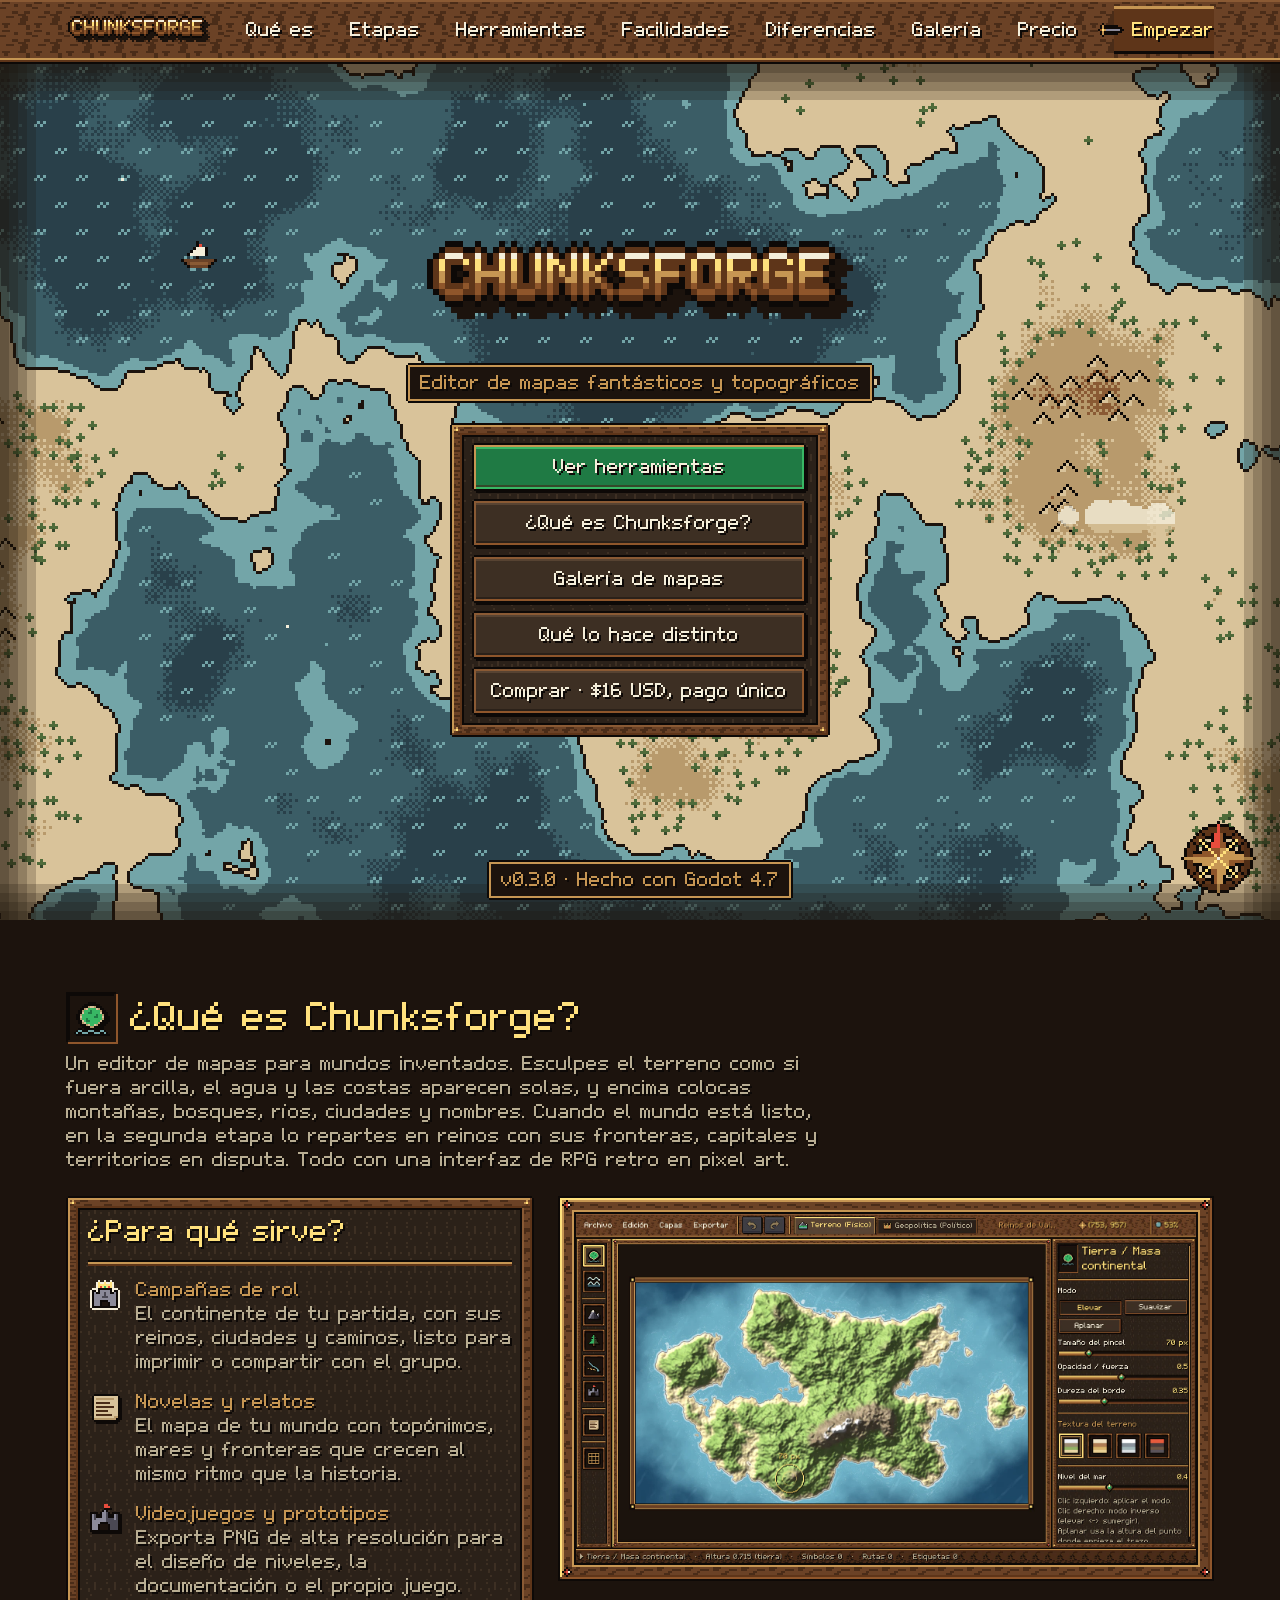
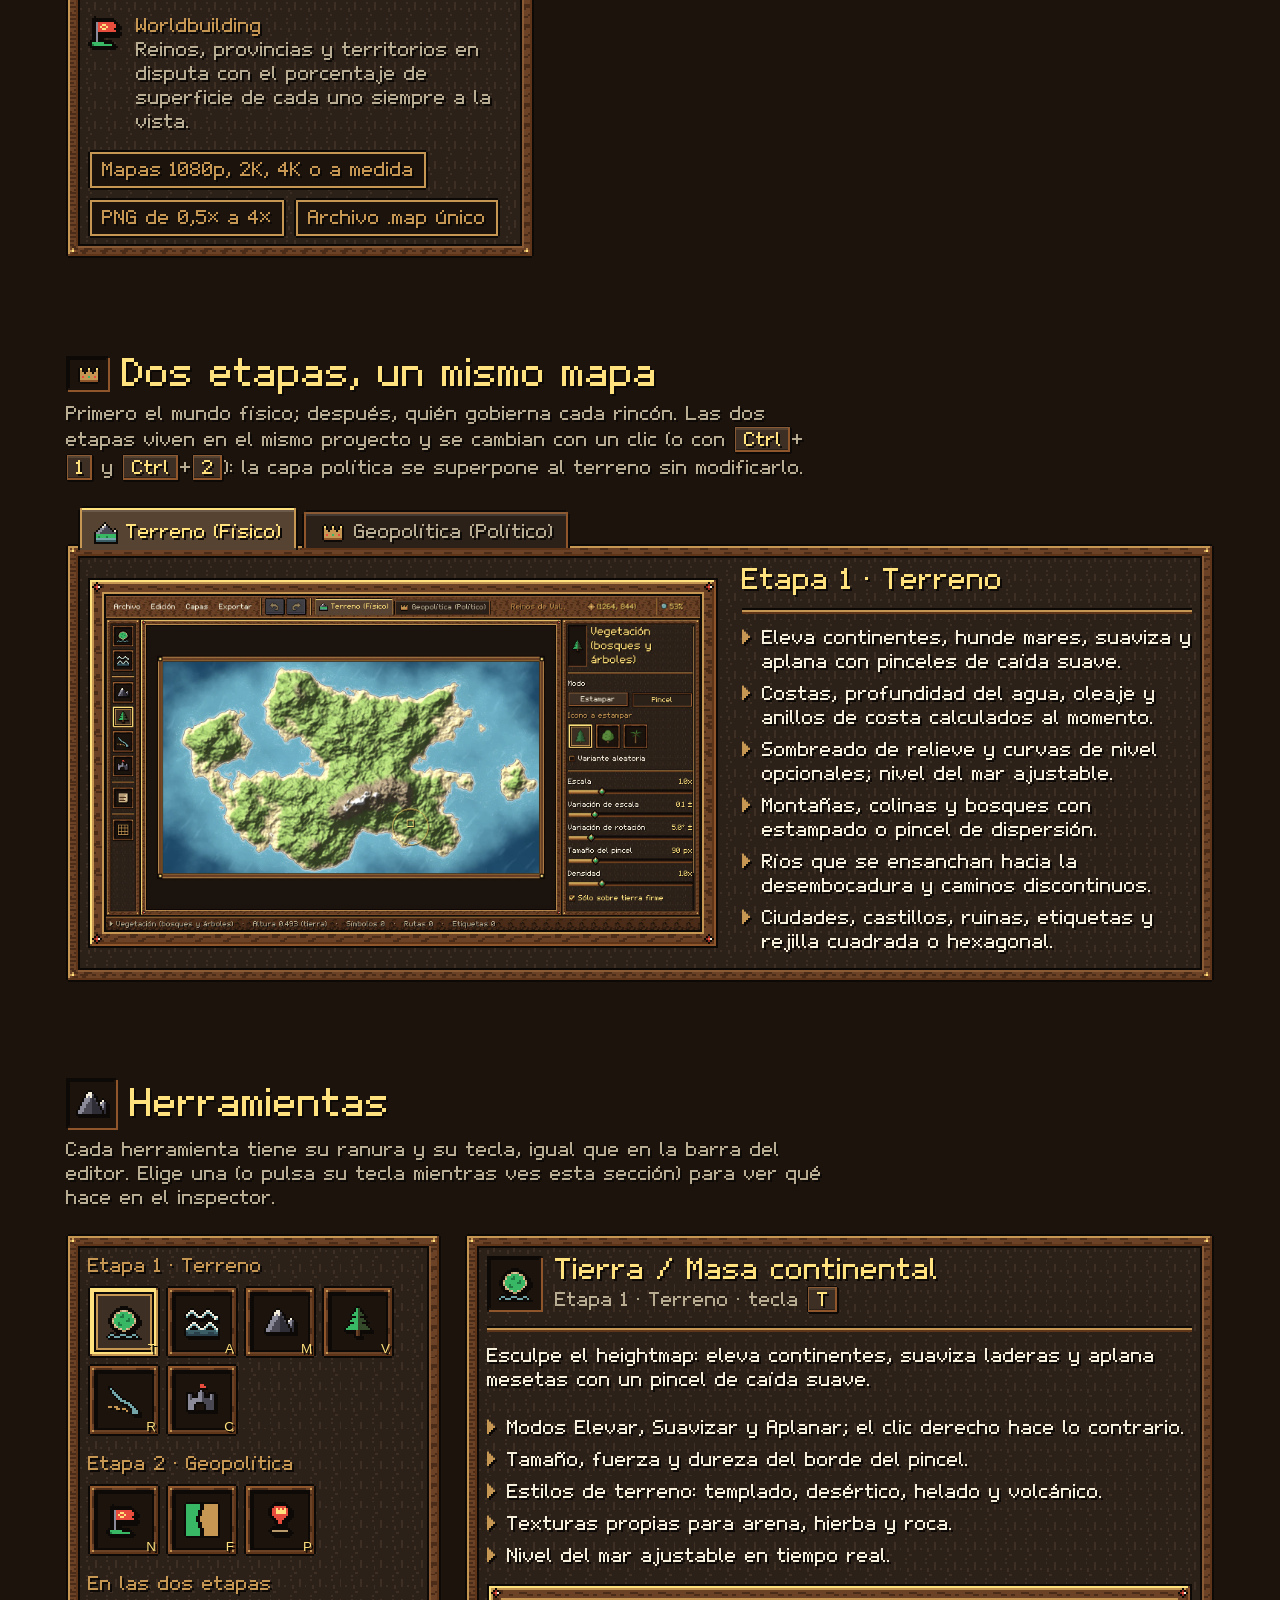
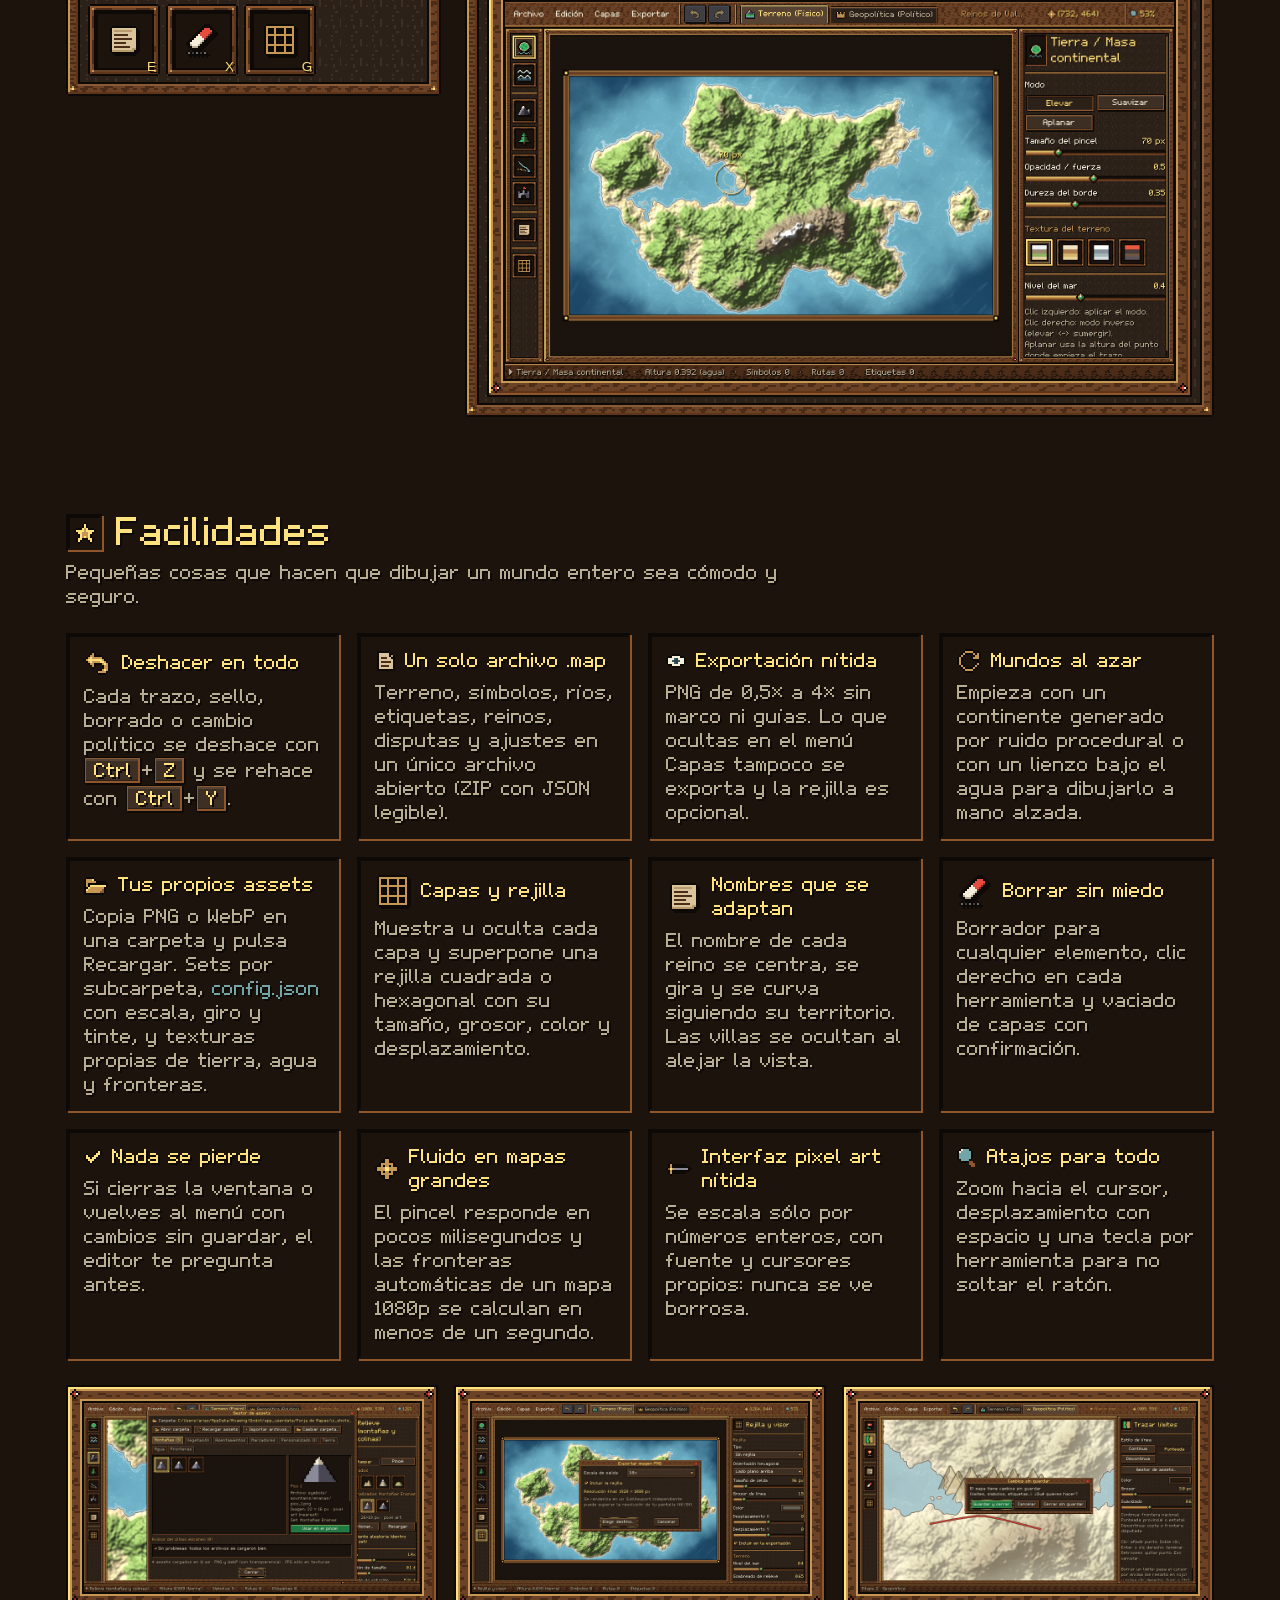
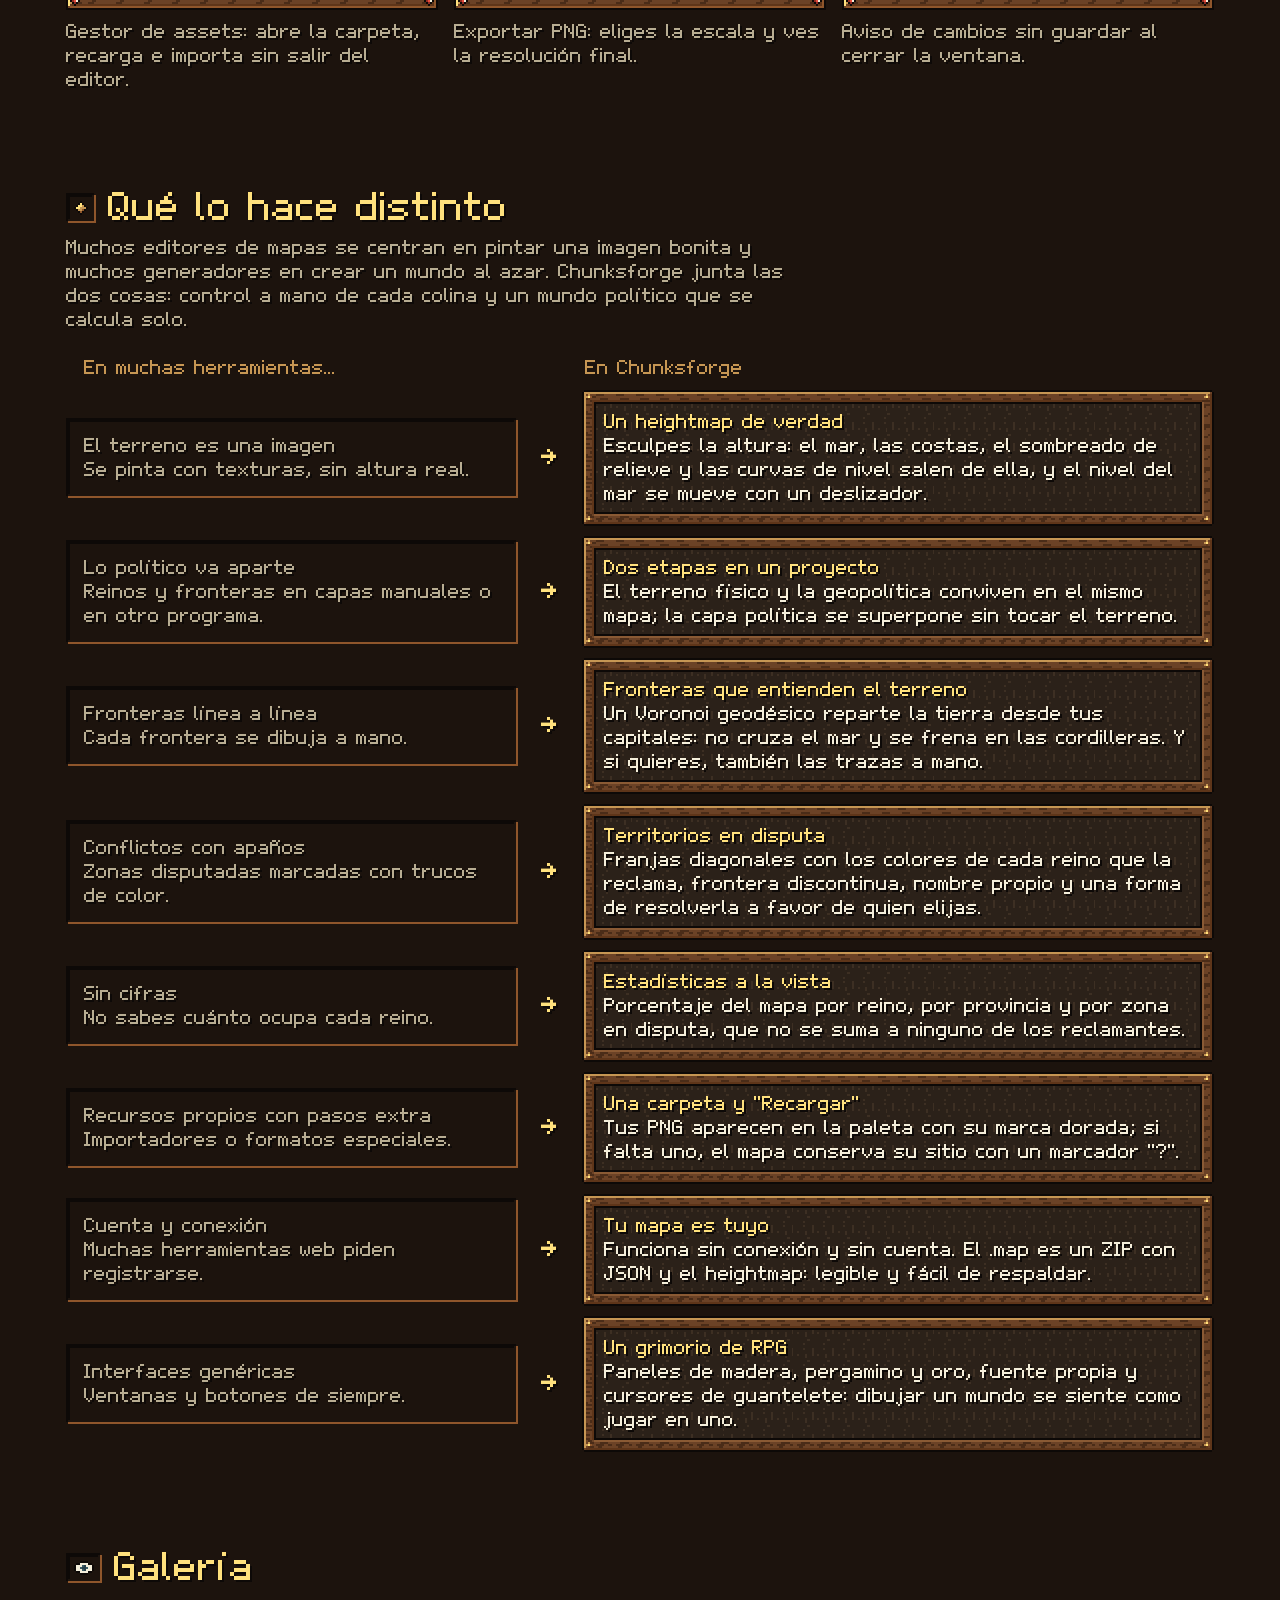
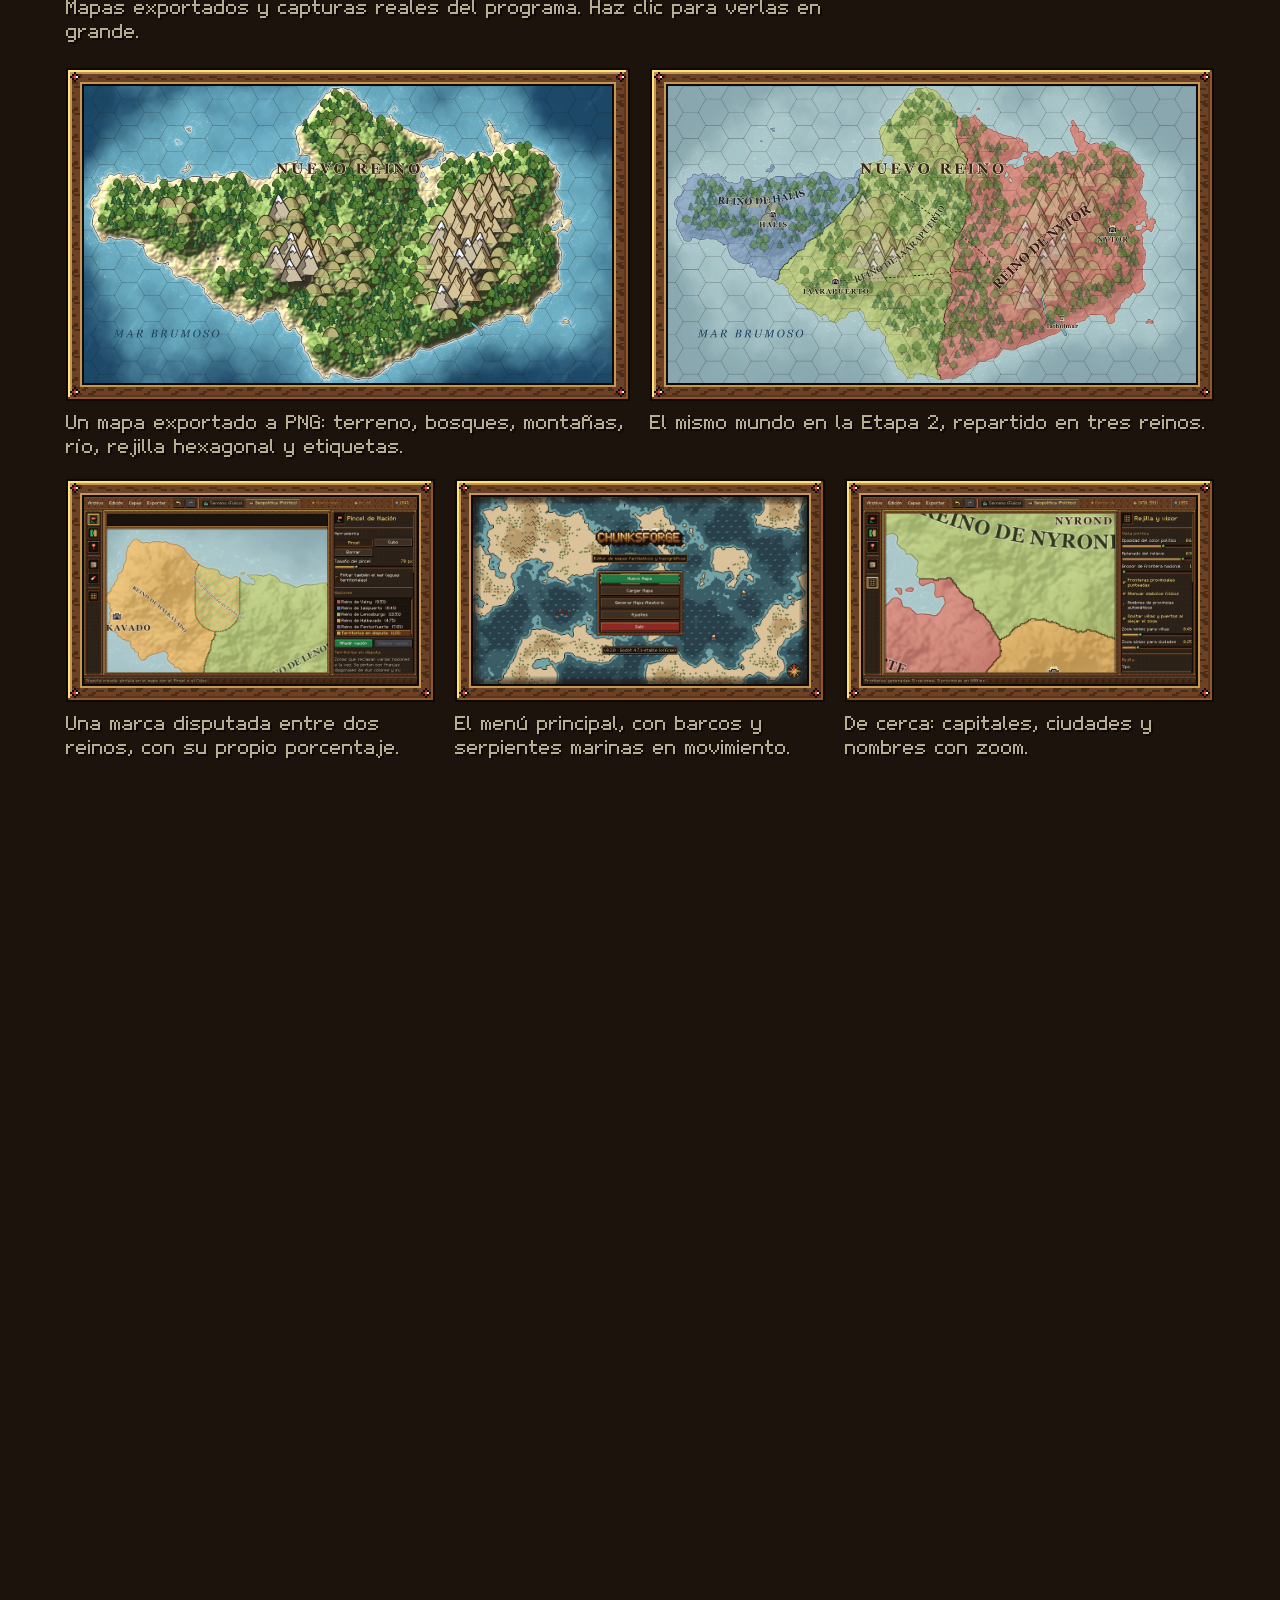
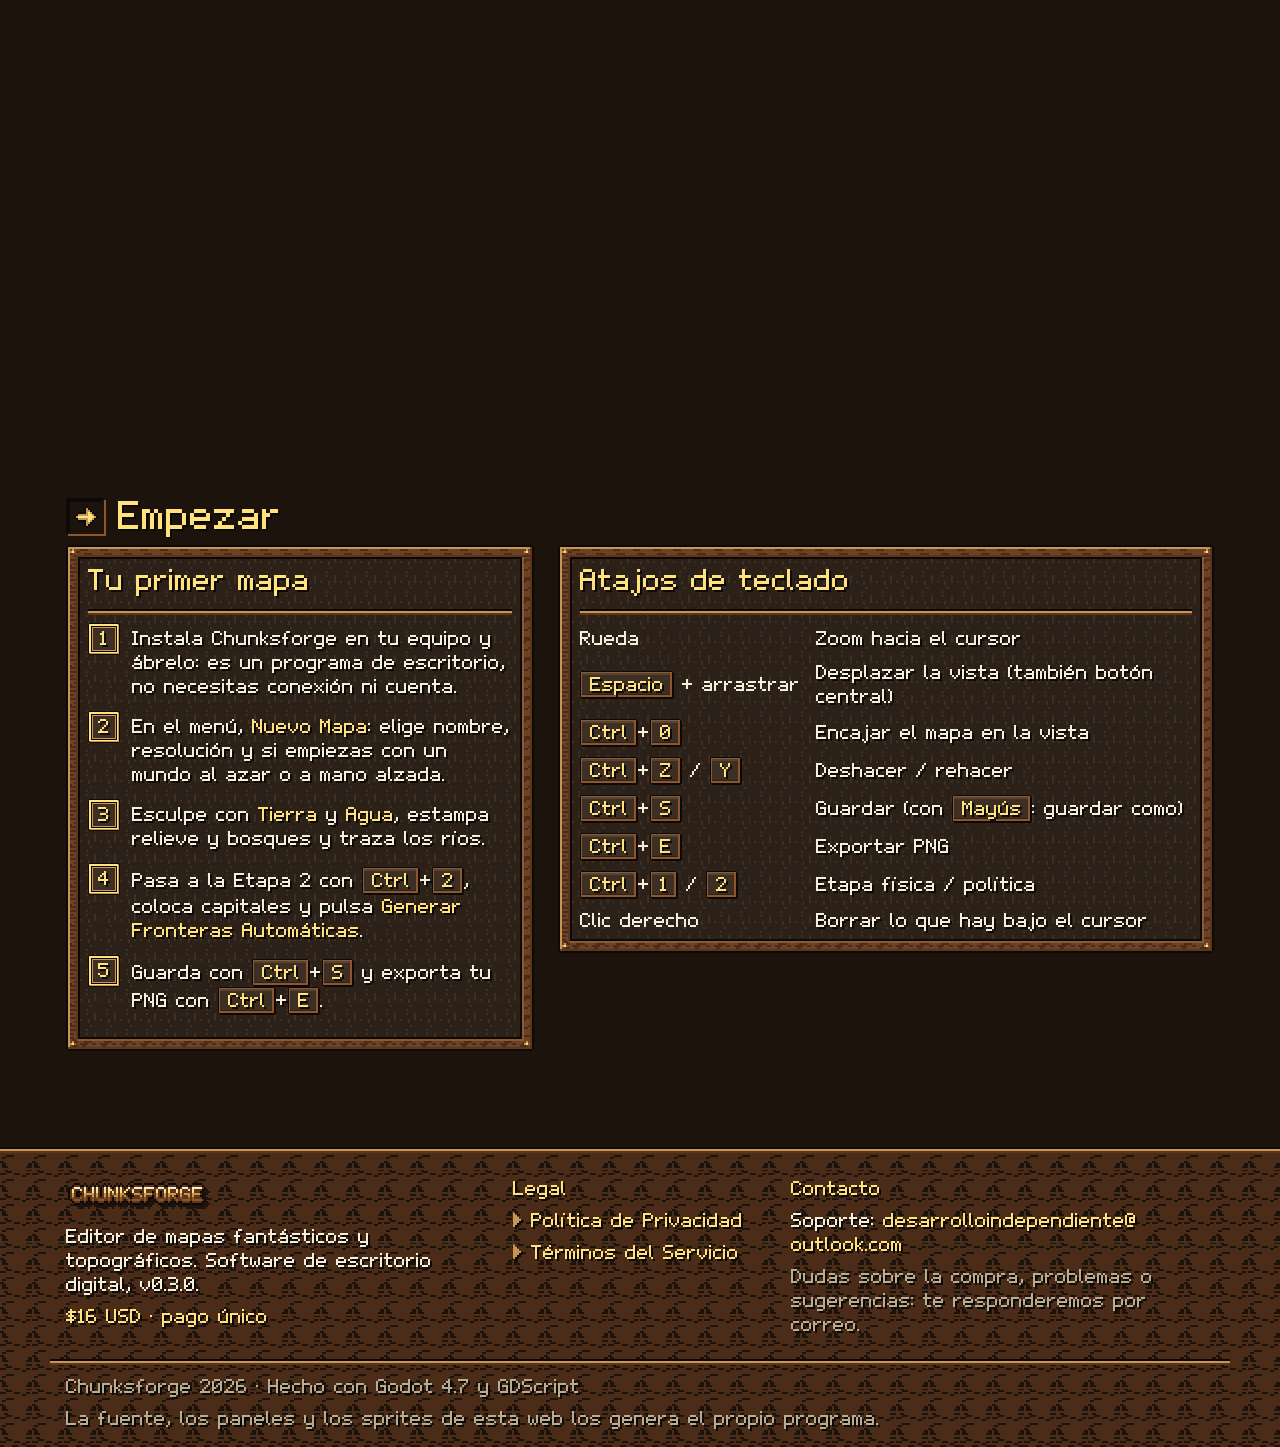
==== index.html @ 55c339ef "first commit" ====
<!doctype html>
<html lang="es">
<head>
	<meta charset="utf-8">
	<meta name="viewport" content="width=device-width, initial-scale=1">
	<title>Chunksforge · Editor de mapas fantásticos y topográficos</title>
	<meta name="description" content="Chunksforge es un editor de mapas fantásticos por capas: esculpe el terreno, pinta mares y bosques, traza ríos y crea reinos con fronteras automáticas y territorios en disputa. Interfaz retro pixel art.">
	<meta name="theme-color" content="#1c130d">
	<link rel="icon" type="image/png" href="assets/ui/tool_relief.png">
	<link rel="stylesheet" href="css/estilos.css">
	<link rel="stylesheet" href="css/generado.css">
	<script>document.documentElement.classList.add("js");</script>
</head>
<body>

<header class="barra-superior">
	<div class="contenido">
		<a class="logo" href="#inicio" aria-label="Chunksforge, volver al inicio">
			<img src="assets/arte/titulo-peq.png" width="146" height="40" alt="">
		</a>
		<nav class="menu" aria-label="Secciones">
			<a href="#que-es">Qué es</a>
			<a href="#etapas">Etapas</a>
			<a href="#herramientas">Herramientas</a>
			<a href="#facilidades">Facilidades</a>
			<a href="#diferencias">Diferencias</a>
			<a href="#galeria">Galería</a>
			<a href="#precio">Precio</a>
			<a href="#empezar">Empezar</a>
		</nav>
	</div>
</header>

<main>

<!-- Portada: igual que el menú principal de la aplicación -->
<section id="inicio" class="portada" aria-labelledby="titulo-principal">
	<canvas id="fondo-mapa" aria-hidden="true"></canvas>
	<div class="columna">
		<h1 id="titulo-principal" class="titulo">
			<img src="assets/arte/titulo.png" width="438" height="120" alt="Chunksforge">
		</h1>
		<span class="placa">Editor de mapas fantásticos y topográficos</span>
		<div class="panel-madera menu-principal">
			<a class="boton boton-confirmar" href="#herramientas">Ver herramientas</a>
			<a class="boton" href="#que-es">¿Qué es Chunksforge?</a>
			<a class="boton" href="#galeria">Galería de mapas</a>
			<a class="boton" href="#diferencias">Qué lo hace distinto</a>
			<a class="boton" href="#precio">Comprar · $16 USD, pago único</a>
		</div>
	</div>
	<span class="placa version">v0.3.0 · Hecho con Godot 4.7</span>
</section>

<!-- Qué es y para qué sirve -->
<section id="que-es" class="seccion">
	<div class="cabecera-seccion revelar">
		<img class="icono" src="assets/ui/tool_land.png" width="36" height="36" alt="">
		<h2>¿Qué es Chunksforge?</h2>
	</div>
	<p class="entradilla revelar">
		Un editor de mapas para mundos inventados. Esculpes el terreno como si fuera arcilla, el agua y las costas aparecen solas,
		y encima colocas montañas, bosques, ríos, ciudades y nombres. Cuando el mundo está listo, en la segunda etapa lo repartes
		en reinos con sus fronteras, capitales y territorios en disputa. Todo con una interfaz de RPG retro en pixel art.
	</p>
	<div class="dos-columnas">
		<div class="panel-madera revelar">
			<h3>¿Para qué sirve?</h3>
			<div class="separador"></div>
			<ul class="lista-iconos">
				<li>
					<img src="assets/ui/marker_capital.png" width="36" height="36" alt="">
					<div>
						<h4>Campañas de rol</h4>
						<p>El continente de tu partida, con sus reinos, ciudades y caminos, listo para imprimir o compartir con el grupo.</p>
					</div>
				</li>
				<li>
					<img src="assets/ui/tool_label.png" width="36" height="36" alt="">
					<div>
						<h4>Novelas y relatos</h4>
						<p>El mapa de tu mundo con topónimos, mares y fronteras que crecen al mismo ritmo que la historia.</p>
					</div>
				</li>
				<li>
					<img src="assets/ui/tool_settlement.png" width="36" height="36" alt="">
					<div>
						<h4>Videojuegos y prototipos</h4>
						<p>Exporta PNG de alta resolución para el diseño de niveles, la documentación o el propio juego.</p>
					</div>
				</li>
				<li>
					<img src="assets/ui/tool_nation.png" width="36" height="36" alt="">
					<div>
						<h4>Worldbuilding</h4>
						<p>Reinos, provincias y territorios en disputa con el porcentaje de superficie de cada uno siempre a la vista.</p>
					</div>
				</li>
			</ul>
			<div class="datos">
				<span class="placa">Mapas 1080p, 2K, 4K o a medida</span>
				<span class="placa">PNG de 0,5× a 4×</span>
				<span class="placa">Archivo .map único</span>
			</div>
		</div>
		<figure class="marco-mapa revelar" style="margin:0">
			<img class="captura" src="assets/capturas/editor.webp" width="1600" height="900" alt="El editor de Chunksforge: barra de herramientas a la izquierda, el mapa enmarcado en el centro e inspector a la derecha" loading="lazy">
		</figure>
	</div>
</section>

<!-- Las dos etapas -->
<section id="etapas" class="seccion">
	<div class="cabecera-seccion revelar">
		<img class="icono" src="assets/ui/icon_stage_political.png" width="28" height="20" alt="">
		<h2>Dos etapas, un mismo mapa</h2>
	</div>
	<p class="entradilla revelar">
		Primero el mundo físico; después, quién gobierna cada rincón. Las dos etapas viven en el mismo proyecto
		y se cambian con un clic (o con <kbd>Ctrl</kbd>+<kbd>1</kbd> y <kbd>Ctrl</kbd>+<kbd>2</kbd>): la capa política se superpone al terreno sin modificarlo.
	</p>
	<div class="pestanas revelar" role="tablist" aria-label="Etapas del mapa">
		<button class="pestana" role="tab" id="pestana-fisica" aria-controls="etapa-fisica" aria-selected="true">
			<img src="assets/ui/icon_stage_physical.png" width="24" height="24" alt="">Terreno (Físico)
		</button>
		<button class="pestana" role="tab" id="pestana-politica" aria-controls="etapa-politica" aria-selected="false" tabindex="-1">
			<img src="assets/ui/icon_stage_political.png" width="28" height="20" alt="">Geopolítica (Político)
		</button>
	</div>
	<div class="panel-madera revelar">
		<div class="panel-etapa" id="etapa-fisica" role="tabpanel" aria-labelledby="pestana-fisica">
			<figure class="marco-mapa" style="margin:0">
				<img class="captura" src="assets/capturas/vegetacion.webp" width="1600" height="900" alt="Etapa 1: un continente con montañas y bosques estampados sobre el terreno" loading="lazy">
			</figure>
			<div>
				<h3>Etapa 1 · Terreno</h3>
				<div class="separador"></div>
				<ul class="vinetas">
					<li>Eleva continentes, hunde mares, suaviza y aplana con pinceles de caída suave.</li>
					<li>Costas, profundidad del agua, oleaje y anillos de costa calculados al momento.</li>
					<li>Sombreado de relieve y curvas de nivel opcionales; nivel del mar ajustable.</li>
					<li>Montañas, colinas y bosques con estampado o pincel de dispersión.</li>
					<li>Ríos que se ensanchan hacia la desembocadura y caminos discontinuos.</li>
					<li>Ciudades, castillos, ruinas, etiquetas y rejilla cuadrada o hexagonal.</li>
				</ul>
			</div>
		</div>
		<div class="panel-etapa" id="etapa-politica" role="tabpanel" aria-labelledby="pestana-politica" hidden>
			<figure class="marco-mapa" style="margin:0">
				<img class="captura" src="assets/capturas/reinos.webp" width="1600" height="900" alt="Etapa 2: el mismo mapa repartido en reinos de colores con sus fronteras y nombres" loading="lazy">
			</figure>
			<div>
				<h3>Etapa 2 · Geopolítica</h3>
				<div class="separador"></div>
				<ul class="vinetas">
					<li>El terreno se aplana a un atlas de pergamino y aparece el color de cada reino.</li>
					<li>Pincel y cubo de nación; las aguas territoriales son opcionales.</li>
					<li>Fronteras automáticas a partir de tus capitales, que siguen costas y cordilleras.</li>
					<li>Capitales, ciudades, villas y puertos con su etiqueta enlazada.</li>
					<li>Límites trazados a mano: continuos, punteados o discontinuos.</li>
					<li>Territorios en disputa con franjas de los colores de quienes los reclaman.</li>
				</ul>
			</div>
		</div>
	</div>
</section>

<!-- Herramientas: inventario e inspector -->
<section id="herramientas" class="seccion">
	<div class="cabecera-seccion revelar">
		<img class="icono" src="assets/ui/tool_relief.png" width="36" height="36" alt="">
		<h2>Herramientas</h2>
	</div>
	<p class="entradilla revelar">
		Cada herramienta tiene su ranura y su tecla, igual que en la barra del editor. Elige una
		(o pulsa su tecla mientras ves esta sección) para ver qué hace en el inspector.
	</p>
	<div class="taller">
		<div class="panel-madera revelar" id="inventario">
			<div class="grupo-inventario">
				<h4>Etapa 1 · Terreno</h4>
				<div class="inventario" data-etapa="1"></div>
			</div>
			<div class="grupo-inventario">
				<h4>Etapa 2 · Geopolítica</h4>
				<div class="inventario" data-etapa="2"></div>
			</div>
			<div class="grupo-inventario">
				<h4>En las dos etapas</h4>
				<div class="inventario" data-etapa="3"></div>
			</div>
		</div>
		<article class="panel-madera inspector revelar" id="inspector" aria-live="polite">
			<noscript><p>Activa JavaScript para explorar las herramientas una a una.</p></noscript>
		</article>
	</div>
</section>

<!-- Facilidades -->
<section id="facilidades" class="seccion">
	<div class="cabecera-seccion revelar">
		<img class="icono" src="assets/ui/icon_star.png" width="22" height="22" alt="">
		<h2>Facilidades</h2>
	</div>
	<p class="entradilla revelar">Pequeñas cosas que hacen que dibujar un mundo entero sea cómodo y seguro.</p>
	<div class="rejilla-tarjetas">
		<div class="panel-hundido tarjeta revelar">
			<h4><img src="assets/ui/icon_undo.png" alt="">Deshacer en todo</h4>
			<p>Cada trazo, sello, borrado o cambio político se deshace con <kbd>Ctrl</kbd>+<kbd>Z</kbd> y se rehace con <kbd>Ctrl</kbd>+<kbd>Y</kbd>.</p>
		</div>
		<div class="panel-hundido tarjeta revelar">
			<h4><img src="assets/ui/icon_file.png" alt="">Un solo archivo .map</h4>
			<p>Terreno, símbolos, ríos, etiquetas, reinos, disputas y ajustes en un único archivo abierto (ZIP con JSON legible).</p>
		</div>
		<div class="panel-hundido tarjeta revelar">
			<h4><img src="assets/ui/icon_eye.png" alt="">Exportación nítida</h4>
			<p>PNG de 0,5× a 4× sin marco ni guías. Lo que ocultas en el menú Capas tampoco se exporta y la rejilla es opcional.</p>
		</div>
		<div class="panel-hundido tarjeta revelar">
			<h4><img src="assets/ui/icon_reload.png" alt="">Mundos al azar</h4>
			<p>Empieza con un continente generado por ruido procedural o con un lienzo bajo el agua para dibujarlo a mano alzada.</p>
		</div>
		<div class="panel-hundido tarjeta revelar">
			<h4><img src="assets/ui/icon_folder_open.png" alt="">Tus propios assets</h4>
			<p>Copia PNG o WebP en una carpeta y pulsa Recargar. Sets por subcarpeta, <code>config.json</code> con escala, giro y tinte, y texturas propias de tierra, agua y fronteras.</p>
		</div>
		<div class="panel-hundido tarjeta revelar">
			<h4><img src="assets/ui/tool_grid.png" width="36" height="36" alt="">Capas y rejilla</h4>
			<p>Muestra u oculta cada capa y superpone una rejilla cuadrada o hexagonal con su tamaño, grosor, color y desplazamiento.</p>
		</div>
		<div class="panel-hundido tarjeta revelar">
			<h4><img src="assets/ui/tool_label.png" width="36" height="36" alt="">Nombres que se adaptan</h4>
			<p>El nombre de cada reino se centra, se gira y se curva siguiendo su territorio. Las villas se ocultan al alejar la vista.</p>
		</div>
		<div class="panel-hundido tarjeta revelar">
			<h4><img src="assets/ui/tool_eraser.png" width="36" height="36" alt="">Borrar sin miedo</h4>
			<p>Borrador para cualquier elemento, clic derecho en cada herramienta y vaciado de capas con confirmación.</p>
		</div>
		<div class="panel-hundido tarjeta revelar">
			<h4><img src="assets/ui/icon_check.png" alt="">Nada se pierde</h4>
			<p>Si cierras la ventana o vuelves al menú con cambios sin guardar, el editor te pregunta antes.</p>
		</div>
		<div class="panel-hundido tarjeta revelar">
			<h4><img src="assets/ui/icon_coords.png" alt="">Fluido en mapas grandes</h4>
			<p>El pincel responde en pocos milisegundos y las fronteras automáticas de un mapa 1080p se calculan en menos de un segundo.</p>
		</div>
		<div class="panel-hundido tarjeta revelar">
			<h4><img src="assets/ui/icon_sword.png" alt="">Interfaz pixel art nítida</h4>
			<p>Se escala sólo por números enteros, con fuente y cursores propios: nunca se ve borrosa.</p>
		</div>
		<div class="panel-hundido tarjeta revelar">
			<h4><img src="assets/ui/icon_zoom.png" alt="">Atajos para todo</h4>
			<p>Zoom hacia el cursor, desplazamiento con espacio y una tecla por herramienta para no soltar el ratón.</p>
		</div>
	</div>
	<div class="destacadas">
		<figure class="revelar">
			<div class="marco-mapa"><img class="captura" src="assets/capturas/gestor-assets.webp" width="1600" height="900" alt="El Gestor de assets con pestañas por categoría, miniaturas y detalle" loading="lazy"></div>
			<figcaption>Gestor de assets: abre la carpeta, recarga e importa sin salir del editor.</figcaption>
		</figure>
		<figure class="revelar">
			<div class="marco-mapa"><img class="captura" src="assets/capturas/exportar.webp" width="1600" height="900" alt="Diálogo de exportación a PNG con la escala y la resolución final" loading="lazy"></div>
			<figcaption>Exportar PNG: eliges la escala y ves la resolución final.</figcaption>
		</figure>
		<figure class="revelar">
			<div class="marco-mapa"><img class="captura" src="assets/capturas/cambios-sin-guardar.webp" width="1600" height="900" alt="Aviso de cambios sin guardar con las opciones guardar y cerrar, cancelar o cerrar sin guardar" loading="lazy"></div>
			<figcaption>Aviso de cambios sin guardar al cerrar la ventana.</figcaption>
		</figure>
	</div>
</section>

<!-- Qué lo diferencia -->
<section id="diferencias" class="seccion">
	<div class="cabecera-seccion revelar">
		<img class="icono" src="assets/ui/icon_custom_badge.png" width="14" height="14" alt="">
		<h2>Qué lo hace distinto</h2>
	</div>
	<p class="entradilla revelar">
		Muchos editores de mapas se centran en pintar una imagen bonita y muchos generadores en crear un mundo al azar.
		Chunksforge junta las dos cosas: control a mano de cada colina y un mundo político que se calcula solo.
	</p>
	<div class="comparativa">
		<div class="fila encabezados revelar">
			<span>En muchas herramientas…</span><span></span><span>En Chunksforge</span>
		</div>
		<div class="fila revelar">
			<div class="panel-hundido habitual"><h4>El terreno es una imagen</h4><p>Se pinta con texturas, sin altura real.</p></div>
			<span class="flecha" aria-hidden="true">→</span>
			<div class="panel-madera nuestro"><h4>Un heightmap de verdad</h4><p>Esculpes la altura: el mar, las costas, el sombreado de relieve y las curvas de nivel salen de ella, y el nivel del mar se mueve con un deslizador.</p></div>
		</div>
		<div class="fila revelar">
			<div class="panel-hundido habitual"><h4>Lo político va aparte</h4><p>Reinos y fronteras en capas manuales o en otro programa.</p></div>
			<span class="flecha" aria-hidden="true">→</span>
			<div class="panel-madera nuestro"><h4>Dos etapas en un proyecto</h4><p>El terreno físico y la geopolítica conviven en el mismo mapa; la capa política se superpone sin tocar el terreno.</p></div>
		</div>
		<div class="fila revelar">
			<div class="panel-hundido habitual"><h4>Fronteras línea a línea</h4><p>Cada frontera se dibuja a mano.</p></div>
			<span class="flecha" aria-hidden="true">→</span>
			<div class="panel-madera nuestro"><h4>Fronteras que entienden el terreno</h4><p>Un Voronoi geodésico reparte la tierra desde tus capitales: no cruza el mar y se frena en las cordilleras. Y si quieres, también las trazas a mano.</p></div>
		</div>
		<div class="fila revelar">
			<div class="panel-hundido habitual"><h4>Conflictos con apaños</h4><p>Zonas disputadas marcadas con trucos de color.</p></div>
			<span class="flecha" aria-hidden="true">→</span>
			<div class="panel-madera nuestro"><h4>Territorios en disputa</h4><p>Franjas diagonales con los colores de cada reino que la reclama, frontera discontinua, nombre propio y una forma de resolverla a favor de quien elijas.</p></div>
		</div>
		<div class="fila revelar">
			<div class="panel-hundido habitual"><h4>Sin cifras</h4><p>No sabes cuánto ocupa cada reino.</p></div>
			<span class="flecha" aria-hidden="true">→</span>
			<div class="panel-madera nuestro"><h4>Estadísticas a la vista</h4><p>Porcentaje del mapa por reino, por provincia y por zona en disputa, que no se suma a ninguno de los reclamantes.</p></div>
		</div>
		<div class="fila revelar">
			<div class="panel-hundido habitual"><h4>Recursos propios con pasos extra</h4><p>Importadores o formatos especiales.</p></div>
			<span class="flecha" aria-hidden="true">→</span>
			<div class="panel-madera nuestro"><h4>Una carpeta y "Recargar"</h4><p>Tus PNG aparecen en la paleta con su marca dorada; si falta uno, el mapa conserva su sitio con un marcador "?".</p></div>
		</div>
		<div class="fila revelar">
			<div class="panel-hundido habitual"><h4>Cuenta y conexión</h4><p>Muchas herramientas web piden registrarse.</p></div>
			<span class="flecha" aria-hidden="true">→</span>
			<div class="panel-madera nuestro"><h4>Tu mapa es tuyo</h4><p>Funciona sin conexión y sin cuenta. El .map es un ZIP con JSON y el heightmap: legible y fácil de respaldar.</p></div>
		</div>
		<div class="fila revelar">
			<div class="panel-hundido habitual"><h4>Interfaces genéricas</h4><p>Ventanas y botones de siempre.</p></div>
			<span class="flecha" aria-hidden="true">→</span>
			<div class="panel-madera nuestro"><h4>Un grimorio de RPG</h4><p>Paneles de madera, pergamino y oro, fuente propia y cursores de guantelete: dibujar un mundo se siente como jugar en uno.</p></div>
		</div>
	</div>
</section>

<!-- Galería -->
<section id="galeria" class="seccion">
	<div class="cabecera-seccion revelar">
		<img class="icono" src="assets/ui/icon_eye.png" width="20" height="14" alt="">
		<h2>Galería</h2>
	</div>
	<p class="entradilla revelar">Mapas exportados y capturas reales del programa. Haz clic para verlas en grande.</p>
	<div id="galeria-lista">
	<div class="galeria galeria-mapas">
		<figure class="revelar"><button class="miniatura" data-grande="assets/capturas/mapa-exportado.webp" data-titulo="Mapa exportado a PNG (Etapa 1)"><img src="assets/capturas/mapa-exportado.webp" alt="Mapa exportado: una isla con bosques, colinas y montañas nevadas sobre un mar con rejilla hexagonal" loading="lazy"></button><figcaption>Un mapa exportado a PNG: terreno, bosques, montañas, río, rejilla hexagonal y etiquetas.</figcaption></figure>
		<figure class="revelar"><button class="miniatura" data-grande="assets/capturas/mapa-politico.webp" data-titulo="Mapa político exportado (Etapa 2)"><img src="assets/capturas/mapa-politico.webp" alt="El mismo mapa en la etapa política con tres reinos de colores" loading="lazy"></button><figcaption>El mismo mundo en la Etapa 2, repartido en tres reinos.</figcaption></figure>
	</div>
	<div class="galeria">
		<figure class="revelar"><button class="miniatura" data-grande="assets/capturas/disputa.webp" data-titulo="Territorio en disputa"><img src="assets/capturas/disputa.webp" alt="Una zona a franjas diagonales verdes y azules entre dos reinos, con su nombre en cursiva" loading="lazy"></button><figcaption>Una marca disputada entre dos reinos, con su propio porcentaje.</figcaption></figure>
		<figure class="revelar"><button class="miniatura" data-grande="assets/capturas/menu.webp" data-titulo="Menú principal"><img src="assets/capturas/menu.webp" alt="Menú principal con el rótulo Chunksforge sobre un mapa de pergamino animado" loading="lazy"></button><figcaption>El menú principal, con barcos y serpientes marinas en movimiento.</figcaption></figure>
		<figure class="revelar"><button class="miniatura" data-grande="assets/capturas/zoom-politico.webp" data-titulo="Vista política de cerca"><img src="assets/capturas/zoom-politico.webp" alt="Vista política ampliada con capitales y nombres de ciudades" loading="lazy"></button><figcaption>De cerca: capitales, ciudades y nombres con zoom.</figcaption></figure>
		<figure class="revelar"><button class="miniatura" data-grande="assets/capturas/paleta-assets.webp" data-titulo="Sellos personalizados"><img src="assets/capturas/paleta-assets.webp" alt="Montañas pixel art propias en la paleta del pincel de sellos con su vista previa flotante" loading="lazy"></button><figcaption>Montañas propias en la paleta, con vista previa flotante.</figcaption></figure>
		<figure class="revelar"><button class="miniatura" data-grande="assets/capturas/nuevo-mapa.webp" data-titulo="Nuevo mapa"><img src="assets/capturas/nuevo-mapa.webp" alt="Diálogo de nuevo mapa con nombre, resolución y modo de inicio" loading="lazy"></button><figcaption>Nuevo mapa: nombre, resolución y modo de inicio.</figcaption></figure>
		<figure class="revelar"><button class="miniatura" data-grande="assets/capturas/capas.webp" data-titulo="Menú Capas"><img src="assets/capturas/capas.webp" alt="Menú Capas desplegado para mostrar u ocultar agua, terreno, ríos, símbolos y etiquetas" loading="lazy"></button><figcaption>Cada capa se muestra u oculta (y no se exporta si está oculta).</figcaption></figure>
		<figure class="revelar"><button class="miniatura" data-grande="assets/capturas/franjas-disputa.webp" data-titulo="Franjas de una disputa"><img src="assets/capturas/franjas-disputa.webp" alt="Detalle de las franjas diagonales y la frontera discontinua de un territorio en disputa" loading="lazy"></button><figcaption>Detalle de las franjas y la frontera discontinua.</figcaption></figure>
		<figure class="revelar"><button class="miniatura" data-grande="assets/capturas/asentamientos.webp" data-titulo="Ciudades y puntos de interés"><img src="assets/capturas/asentamientos.webp" alt="Capitales y ciudades colocadas en la etapa política, cada una con su etiqueta" loading="lazy"></button><figcaption>Capitales, ciudades, villas y puertos con su etiqueta.</figcaption></figure>
		<figure class="revelar"><button class="miniatura" data-grande="assets/capturas/borrador.webp" data-titulo="Borrador"><img src="assets/capturas/borrador.webp" alt="El Borrador resaltando en rojo las montañas que va a borrar" loading="lazy"></button><figcaption>El Borrador resalta en rojo lo que va a borrar.</figcaption></figure>
	</div>
	</div>
</section>

<!-- Precio -->
<section id="precio" class="seccion">
	<div class="cabecera-seccion revelar">
		<img class="icono" src="assets/ui/icon_star.png" width="22" height="22" alt="">
		<h2>Precio</h2>
	</div>
	<p class="entradilla revelar">Un solo pago y Chunksforge es tuyo: sin suscripciones, sin cuentas y sin cargos recurrentes.</p>
	<div class="precio">
		<div class="panel-madera tarjeta-precio revelar">
			<span class="placa">Licencia completa</span>
			<p class="cifra"><span class="solo-lector">Precio: 16 dólares estadounidenses, pago único.</span><span aria-hidden="true">$16 <span class="moneda">USD</span></span></p>
			<p class="pago" aria-hidden="true">Pago único</p>
			<p class="pista">Sin suscripción ni pagos recurrentes.</p>
			<div class="acciones">
				<span class="boton" aria-disabled="true" title="La tienda abrirá pronto">Comprar (próximamente)</span>
				<a class="boton boton-confirmar" href="mailto:desarrolloindependiente@outlook.com?subject=Chunksforge">Escribir a soporte</a>
			</div>
		</div>
		<div class="panel-madera revelar">
			<h3>Qué incluye</h3>
			<div class="separador"></div>
			<ul class="vinetas">
				<li>Chunksforge completo: las dos etapas y todas sus herramientas.</li>
				<li>Software de escritorio digital: se entrega como descarga, sin envío físico.</li>
				<li>Licencia de uso permanente de la versión que compras.</li>
				<li>Funciona sin conexión y sin crear ninguna cuenta.</li>
				<li>Tus mapas, ajustes y assets se guardan sólo en tu equipo.</li>
				<li>Soporte por correo: <a class="correo" href="mailto:desarrolloindependiente@outlook.com">desarrolloindependiente@<wbr>outlook.com</a></li>
			</ul>
			<p class="pista" style="margin-top:16px">Antes de comprar, consulta los <a href="terminos.html">Términos del Servicio</a> y la <a href="privacidad.html">Política de Privacidad</a>.</p>
		</div>
	</div>
</section>

<!-- Empezar -->
<section id="empezar" class="seccion">
	<div class="cabecera-seccion revelar">
		<img class="icono" src="assets/ui/icon_forward.png" width="24" height="22" alt="">
		<h2>Empezar</h2>
	</div>
	<div class="dos-columnas">
		<div class="panel-madera revelar">
			<h3>Tu primer mapa</h3>
			<div class="separador"></div>
			<ol class="pasos" style="padding:0;margin:0;list-style:none">
				<li>Instala Chunksforge en tu equipo y ábrelo: es un programa de escritorio, no necesitas conexión ni cuenta.</li>
				<li>En el menú, <strong>Nuevo Mapa</strong>: elige nombre, resolución y si empiezas con un mundo al azar o a mano alzada.</li>
				<li>Esculpe con <strong>Tierra</strong> y <strong>Agua</strong>, estampa relieve y bosques y traza los ríos.</li>
				<li>Pasa a la Etapa 2 con <kbd>Ctrl</kbd>+<kbd>2</kbd>, coloca capitales y pulsa <strong>Generar Fronteras Automáticas</strong>.</li>
				<li>Guarda con <kbd>Ctrl</kbd>+<kbd>S</kbd> y exporta tu PNG con <kbd>Ctrl</kbd>+<kbd>E</kbd>.</li>
			</ol>
		</div>
		<div class="panel-madera revelar">
			<h3>Atajos de teclado</h3>
			<div class="separador"></div>
			<dl class="atajos">
				<dt>Rueda</dt><dd>Zoom hacia el cursor</dd>
				<dt><kbd>Espacio</kbd> + arrastrar</dt><dd>Desplazar la vista (también botón central)</dd>
				<dt><kbd>Ctrl</kbd>+<kbd>0</kbd></dt><dd>Encajar el mapa en la vista</dd>
				<dt><kbd>Ctrl</kbd>+<kbd>Z</kbd> / <kbd>Y</kbd></dt><dd>Deshacer / rehacer</dd>
				<dt><kbd>Ctrl</kbd>+<kbd>S</kbd></dt><dd>Guardar (con <kbd>Mayús</kbd>: guardar como)</dd>
				<dt><kbd>Ctrl</kbd>+<kbd>E</kbd></dt><dd>Exportar PNG</dd>
				<dt><kbd>Ctrl</kbd>+<kbd>1</kbd> / <kbd>2</kbd></dt><dd>Etapa física / política</dd>
				<dt>Clic derecho</dt><dd>Borrar lo que hay bajo el cursor</dd>
			</dl>
		</div>
	</div>
</section>

</main>

<footer class="pie">
	<div class="contenido pie-columnas">
		<div>
			<img src="assets/arte/titulo-peq.png" width="146" height="40" alt="Chunksforge">
			<p>Editor de mapas fantásticos y topográficos. Software de escritorio digital, v0.3.0.</p>
			<p><strong>$16 USD · pago único</strong></p>
		</div>
		<nav aria-label="Información legal">
			<h4>Legal</h4>
			<ul class="enlaces-pie">
				<li><a href="privacidad.html">Política de Privacidad</a></li>
				<li><a href="terminos.html">Términos del Servicio</a></li>
			</ul>
		</nav>
		<div>
			<h4>Contacto</h4>
			<p>Soporte: <a class="correo" href="mailto:desarrolloindependiente@outlook.com">desarrolloindependiente@<wbr>outlook.com</a></p>
			<p class="pista">Dudas sobre la compra, problemas o sugerencias: te responderemos por correo.</p>
		</div>
	</div>
	<div class="contenido pie-final">
		<span>Chunksforge 2026 · Hecho con Godot 4.7 y GDScript</span>
		<span>La fuente, los paneles y los sprites de esta web los genera el propio programa.</span>
	</div>
</footer>

<dialog class="visor" id="visor" aria-labelledby="visor-titulo">
	<div class="ventana">
		<div class="barra-titulo">
			<span id="visor-titulo">Captura</span>
			<button class="cerrar" type="button" aria-label="Cerrar" data-cerrar></button>
		</div>
		<img id="visor-imagen" src="" alt="">
		<div class="navegacion">
			<button class="boton" type="button" data-paso="-1"><img src="assets/ui/icon_back.png" width="24" height="22" alt="">Anterior</button>
			<span class="placa" id="visor-contador"></span>
			<button class="boton" type="button" data-paso="1">Siguiente<img src="assets/ui/icon_forward.png" width="24" height="22" alt=""></button>
		</div>
	</div>
</dialog>

<script src="js/fondo.js"></script>
<script src="js/main.js"></script>
</body>
</html>
---- css/estilos.css ----
/* ==========================================================================
   Chunksforge · web de presentación
   Mismo estilo visual que la aplicación: la paleta restringida de RetroPalette,
   la fuente bitmap «Grimorio Pixel» (convertida a TrueType desde PixelFontData),
   los paneles 9-slice del tema retro y los cursores pixel art.
   Todos los sprites están ya ampliados x2: se dibujan a 1:1 y sin suavizado.
   ========================================================================== */

/* La fuente (@font-face) y la máscara del rótulo están en css/generado.css, incrustadas como data:
   para que la web funcione también abriendo index.html directamente. */

:root {
	/* RetroPalette (31 colores). */
	--sombra: #0d0907;
	--cuero: #1c130d;
	--perg-oscuro: #2b2119;
	--perg-medio: #3d2f23;
	--perg-claro: #574332;
	--madera: #6b4226;
	--madera-oscura: #4a2c18;
	--madera-clara: #8a5a34;
	--oro: #c69653;
	--oro-brillante: #ffe17d;
	--bronce: #8f562b;
	--bronce-oscuro: #5e3519;
	--hierro: #4a4853;
	--hierro-oscuro: #2e2c35;
	--hierro-claro: #8b8a99;
	--crema: #f4eeda;
	--crema-tenue: #b8ad92;
	--gris: #6c6c6c;
	--gris-oscuro: #3e3e42;
	--esmeralda: #38b764;
	--esmeralda-oscura: #1f7a44;
	--carmesi: #e74c3c;
	--carmesi-oscuro: #8e2a22;
	--mar: #3b5d66;
	--mar-profundo: #29404a;
	--mar-claro: #73a5a8;
	--bosque: #4f6b3a;
	--bosque-oscuro: #34482a;
	--papel: #d9c39a;
	--papel-oscuro: #b89a6c;

	--fuente: "Grimorio Pixel", "Courier New", monospace;
	/* Tamaños de letra sólo múltiplos de 8: cada píxel del glifo cae en píxeles de pantalla. */
	--letra: 16px;
	--letra-titulo: 24px;
	--letra-grande: 32px;
	--linea: 24px;
	--ancho: 1180px;
	--sombra-texto: 2px 2px 0 var(--sombra);

	--cursor: url("../assets/ui/cursor_gauntlet.png") 11 1, auto;
	--cursor-mano: url("../assets/ui/cursor_gauntlet_gold.png") 11 1, pointer;
	--cursor-texto: url("../assets/ui/cursor_ibeam.png") 15 17, text;
}

/* --- Base ------------------------------------------------------------------------------ */

*,
*::before,
*::after {
	box-sizing: border-box;
}

html {
	scroll-behavior: smooth;
	scroll-padding-top: 72px;
	cursor: var(--cursor);
}

body {
	margin: 0;
	background: var(--cuero);
	color: var(--crema);
	font-family: var(--fuente);
	font-size: var(--letra);
	line-height: var(--linea);
	-webkit-font-smoothing: none;
	-moz-osx-font-smoothing: unset;
	font-smooth: never;
	text-rendering: optimizeSpeed;
	image-rendering: pixelated;
}

img {
	display: block;
	max-width: 100%;
	image-rendering: pixelated;
}

/* Las capturas son de pantalla completa: se suavizan al reducirlas. */
img.captura {
	image-rendering: auto;
	width: 100%;
	height: auto;
}

a,
button,
summary,
[role="tab"],
.ranura,
.miniatura {
	cursor: var(--cursor-mano);
}

p,
li,
dd {
	cursor: var(--cursor-texto);
}

a {
	color: var(--oro-brillante);
	text-decoration: none;
}

a:hover {
	color: var(--crema);
}

h1,
h2,
h3,
h4 {
	margin: 0;
	font-weight: normal;
	text-shadow: var(--sombra-texto);
}

h2 {
	font-size: var(--letra-grande);
	line-height: 40px;
	color: var(--oro-brillante);
}

h3 {
	font-size: var(--letra-titulo);
	line-height: 32px;
	color: var(--oro-brillante);
}

h4 {
	font-size: var(--letra);
	color: var(--oro);
}

p {
	margin: 0 0 var(--linea);
	text-shadow: var(--sombra-texto);
}

p:last-child {
	margin-bottom: 0;
}

ul {
	margin: 0;
	padding: 0;
	list-style: none;
}

strong {
	font-weight: normal;
	color: var(--oro-brillante);
}

kbd {
	display: inline-block;
	min-width: 28px;
	padding: 0 4px;
	border: 6px solid transparent;
	border-image: url("../assets/ui/button_normal.png") 10 fill stretch;
	color: var(--oro-brillante);
	font-family: var(--fuente);
	font-size: var(--letra);
	line-height: 16px;
	text-align: center;
	text-shadow: var(--sombra-texto);
}

code {
	font-family: var(--fuente);
	color: var(--mar-claro);
}

::selection {
	background: var(--oro);
	color: var(--sombra);
}

.solo-lector {
	position: absolute;
	width: 1px;
	height: 1px;
	overflow: hidden;
	clip: rect(0 0 0 0);
	white-space: nowrap;
}

:focus-visible {
	outline: 2px solid var(--oro-brillante);
	outline-offset: 2px;
}

/* Barra de desplazamiento pixel art (Chromium / Firefox). */
html {
	scrollbar-color: var(--madera-clara) var(--perg-oscuro);
}

/* --- Paneles 9-slice (márgenes = los del tema de la app × 2) ----------------------------- */

.panel-madera {
	border: 14px solid transparent;
	border-image: url("../assets/ui/panel_wood.png") 14 fill round;
	padding: 6px 8px;
}

.panel-hundido {
	border: 6px solid transparent;
	border-image: url("../assets/ui/panel_inset.png") 6 fill round;
	padding: 10px 12px;
}

.placa {
	display: inline-block;
	border: 6px solid transparent;
	border-image: url("../assets/ui/panel_tooltip.png") 6 fill round;
	padding: 2px 8px;
	color: var(--oro);
	text-shadow: var(--sombra-texto);
}

.marco-mapa {
	border: 18px solid transparent;
	border-image: url("../assets/ui/panel_map_frame.png") 18 round;
	background: var(--sombra);
}

.separador {
	height: 6px;
	margin: 12px 0;
	background: url("../assets/ui/separator.png") repeat-x;
}

/* --- Botones (normal / encima / pulsado, como el tema de la app) -------------------------- */

.boton {
	display: inline-flex;
	align-items: center;
	justify-content: center;
	gap: 8px;
	min-height: 40px;
	padding: 2px 14px 4px 12px;
	border: 10px solid transparent;
	border-image: url("../assets/ui/button_normal.png") 10 fill stretch;
	background: none;
	color: var(--crema);
	font-family: var(--fuente);
	font-size: var(--letra);
	line-height: var(--linea);
	text-shadow: var(--sombra-texto);
	white-space: nowrap;
}

.boton:hover {
	border-image-source: url("../assets/ui/button_hover.png");
	color: var(--oro-brillante);
}

.boton:active {
	border-image-source: url("../assets/ui/button_pressed.png");
	padding: 4px 12px 2px 14px;
}

.boton-confirmar {
	border-image-source: url("../assets/ui/button_confirm_normal.png");
}

.boton-confirmar:hover {
	border-image-source: url("../assets/ui/button_confirm_hover.png");
}

.boton-confirmar:active {
	border-image-source: url("../assets/ui/button_confirm_pressed.png");
}

.boton[aria-disabled="true"],
.boton:disabled {
	border-image-source: url("../assets/ui/button_disabled.png");
	color: var(--gris);
	text-shadow: none;
	cursor: var(--cursor);
}

.boton img {
	flex: none;
}

/* --- Barra superior (como la del editor) ----------------------------------------------- */

.barra-superior {
	position: sticky;
	top: 0;
	z-index: 20;
	border-style: solid;
	border-color: transparent;
	border-width: 2px 0 6px;
	border-image: url("../assets/ui/panel_bar_top.png") 2 0 6 0 fill round;
}

.barra-superior .contenido {
	display: flex;
	align-items: center;
	gap: 16px;
	max-width: var(--ancho);
	margin: 0 auto;
	padding: 4px 16px;
}

.logo {
	flex: none;
}

.menu {
	display: flex;
	gap: 2px;
	overflow-x: auto;
	scrollbar-width: none;
}

.menu a {
	position: relative;
	display: block;
	padding: 6px 10px 6px 12px;
	border: 6px solid transparent;
	color: var(--crema);
	text-shadow: var(--sombra-texto);
	white-space: nowrap;
}

.menu a:hover,
.menu a.activo {
	border-image: url("../assets/ui/menu_hover.png") 4 fill stretch;
	color: var(--oro-brillante);
}

/* La espada de los menús de la app señala la sección actual. */
.menu a.activo::before {
	content: "";
	position: absolute;
	left: -22px;
	top: 50%;
	width: 26px;
	height: 14px;
	margin-top: -7px;
	background: url("../assets/ui/icon_sword.png") no-repeat;
}

.menu a.activo {
	margin-left: 18px;
}

/* --- Portada: el menú principal de la app -------------------------------------------------- */

.portada {
	position: relative;
	display: grid;
	place-items: center;
	min-height: calc(100vh - 44px);
	min-height: calc(100svh - 44px);
	padding: 48px 16px 72px;
	overflow: hidden;
	background: var(--mar-profundo);
}

#fondo-mapa {
	position: absolute;
	inset: 0;
	width: 100%;
	height: 100%;
	image-rendering: pixelated;
}

.portada .columna {
	position: relative;
	display: flex;
	flex-direction: column;
	align-items: center;
	gap: 20px;
	text-align: center;
}

.titulo {
	position: relative;
	margin: 0;
	line-height: 0;
}

.titulo img {
	width: 438px;
	height: 120px;
	max-width: calc(100vw - 32px);
	height: auto;
}

/* Destello que recorre el metal (como el shader de PixelTitle). */
.titulo::after {
	content: "";
	position: absolute;
	inset: 0;
	/* La imagen de la máscara (el propio rótulo) la pone css/generado.css. */
	-webkit-mask-size: 100% 100%;
	mask-size: 100% 100%;
	-webkit-mask-repeat: no-repeat;
	mask-repeat: no-repeat;
	background: linear-gradient(105deg, transparent 44%, rgba(255, 250, 220, 0.75) 48%, rgba(255, 250, 220, 0.75) 51%, transparent 55%);
	background-size: 300% 100%;
	background-repeat: no-repeat;
	animation: destello 5s steps(60) infinite;
	pointer-events: none;
}

@keyframes destello {
	0% {
		background-position: 130% 0;
	}

	60%,
	100% {
		background-position: -30% 0;
	}
}

.portada .menu-principal {
	display: flex;
	flex-direction: column;
	gap: 6px;
	width: 380px;
	max-width: calc(100vw - 32px);
}

.portada .menu-principal .boton {
	width: 100%;
}

.version {
	position: absolute;
	left: 50%;
	bottom: 20px;
	transform: translateX(-50%);
	white-space: nowrap;
}

/* --- Secciones ------------------------------------------------------------------------------ */

.seccion {
	max-width: var(--ancho);
	margin: 0 auto;
	padding: 72px 16px 24px;
}

.cabecera-seccion {
	display: flex;
	align-items: center;
	gap: 12px;
	margin-bottom: 8px;
}

.cabecera-seccion .icono {
	flex: none;
	box-sizing: content-box;
	border: 6px solid transparent;
	border-image: url("../assets/ui/panel_inset.png") 6 fill round;
	padding: 2px;
}

.entradilla {
	max-width: 760px;
	margin-bottom: 24px;
	color: var(--crema-tenue);
}

.dos-columnas {
	display: grid;
	grid-template-columns: minmax(0, 5fr) minmax(0, 7fr);
	gap: 24px;
	align-items: start;
}

.lista-iconos li {
	display: grid;
	grid-template-columns: 36px 1fr;
	gap: 12px;
	align-items: start;
	margin-bottom: 16px;
}

.lista-iconos li:last-child {
	margin-bottom: 0;
}

.lista-iconos img {
	width: 36px;
	height: 36px;
}

.lista-iconos h4 {
	margin-bottom: 0;
}

.lista-iconos p {
	margin: 0;
	color: var(--crema-tenue);
}

.vinetas li {
	position: relative;
	padding-left: 20px;
	margin-bottom: 8px;
	text-shadow: var(--sombra-texto);
}

.vinetas li::before {
	content: "▸";
	position: absolute;
	left: 0;
	color: var(--oro);
}

.datos {
	display: flex;
	flex-wrap: wrap;
	gap: 8px;
	margin-top: 16px;
}

/* --- Etapas: pestañas estilo 16 bits ----------------------------------------------------- */

.pestanas {
	display: flex;
	flex-wrap: wrap;
	gap: 4px;
	padding-left: 12px;
	margin-bottom: -6px;
	position: relative;
	z-index: 1;
}

.pestana {
	display: inline-flex;
	align-items: center;
	gap: 8px;
	padding: 2px 6px 0;
	border-style: solid;
	border-color: transparent;
	border-width: 12px 10px 6px;
	border-image: url("../assets/ui/tab_normal.png") 12 10 6 10 fill stretch;
	background: none;
	color: var(--crema-tenue);
	font-family: var(--fuente);
	font-size: var(--letra);
	line-height: var(--linea);
	text-shadow: var(--sombra-texto);
}

.pestana:hover {
	border-image-source: url("../assets/ui/tab_hover.png");
	color: var(--oro-brillante);
}

.pestana[aria-selected="true"] {
	border-width: 8px 10px 6px;
	padding-top: 6px;
	border-image: url("../assets/ui/tab_selected.png") 8 10 6 10 fill stretch;
	color: var(--oro-brillante);
}

.panel-etapa {
	display: grid;
	grid-template-columns: minmax(0, 7fr) minmax(0, 5fr);
	gap: 24px;
	align-items: center;
}

.panel-etapa[hidden] {
	display: none;
}

/* --- Herramientas: inventario + inspector ------------------------------------------------- */

.taller {
	display: grid;
	grid-template-columns: minmax(0, 4fr) minmax(0, 8fr);
	gap: 24px;
	align-items: start;
}

.inventario {
	display: grid;
	grid-template-columns: repeat(4, 72px);
	gap: 6px;
	justify-content: start;
}

.grupo-inventario + .grupo-inventario {
	margin-top: 16px;
}

.grupo-inventario h4 {
	margin-bottom: 8px;
}

.ranura {
	position: relative;
	display: grid;
	place-items: center;
	width: 72px;
	height: 72px;
	padding: 0;
	border: 12px solid transparent;
	border-image: url("../assets/ui/slot_normal.png") 12 fill stretch;
	background: none;
}

.ranura:hover {
	border-image-source: url("../assets/ui/slot_hover.png");
}

.ranura[aria-pressed="true"] {
	border-image-source: url("../assets/ui/slot_pressed.png");
}

.ranura img {
	width: 36px;
	height: 36px;
}

.ranura .tecla {
	position: absolute;
	right: -8px;
	bottom: -10px;
	color: var(--oro-brillante);
	text-shadow: var(--sombra-texto);
}

.inspector {
	min-height: 520px;
}

.inspector .cabecera {
	display: flex;
	align-items: center;
	gap: 12px;
}

.inspector .cabecera .icono {
	flex: none;
	border: 6px solid transparent;
	border-image: url("../assets/ui/panel_inset.png") 6 fill round;
	padding: 4px;
}

.inspector .etapa {
	color: var(--crema-tenue);
}

.capturas-herramienta {
	display: grid;
	grid-template-columns: repeat(auto-fit, minmax(240px, 1fr));
	gap: 12px;
	margin-top: 16px;
}

.capturas-herramienta > *,
.taller > *,
.dos-columnas > *,
.panel-etapa > * {
	min-width: 0;
}

.pista {
	color: var(--crema-tenue);
}

/* --- Facilidades ---------------------------------------------------------------------- */

.rejilla-tarjetas {
	display: grid;
	grid-template-columns: repeat(auto-fill, minmax(260px, 1fr));
	gap: 16px;
}

.tarjeta h4 {
	display: flex;
	align-items: center;
	gap: 10px;
	margin-bottom: 8px;
	color: var(--oro-brillante);
}

.tarjeta p {
	color: var(--crema-tenue);
}

.destacadas {
	display: grid;
	grid-template-columns: repeat(3, minmax(0, 1fr));
	gap: 16px;
	margin-top: 24px;
}

.destacadas figure {
	margin: 0;
}

figcaption {
	margin-top: 10px;
	color: var(--crema-tenue);
	text-shadow: var(--sombra-texto);
}

/* --- Diferencias: «lo habitual» frente a Chunksforge -------------------------------------- */

.comparativa {
	display: grid;
	gap: 10px;
}

.comparativa .fila {
	display: grid;
	grid-template-columns: minmax(0, 5fr) 40px minmax(0, 7fr);
	gap: 12px;
	align-items: center;
}

.comparativa .habitual {
	color: var(--crema-tenue);
}

.comparativa .habitual h4 {
	color: var(--crema-tenue);
}

.comparativa .flecha {
	color: var(--oro-brillante);
	font-size: var(--letra-titulo);
	text-align: center;
	text-shadow: var(--sombra-texto);
}

.comparativa .nuestro h4 {
	color: var(--oro-brillante);
}

.comparativa .encabezados {
	color: var(--oro);
	padding: 0 18px;
}

/* --- Galería y visor ---------------------------------------------------------------------- */

.galeria {
	display: grid;
	grid-template-columns: repeat(auto-fill, minmax(320px, 1fr));
	gap: 20px;
}

.galeria figure {
	margin: 0;
}

.miniatura {
	display: block;
	width: 100%;
	padding: 0;
	border: 18px solid transparent;
	border-image: url("../assets/ui/panel_map_frame.png") 18 round;
	background: var(--sombra);
}

.miniatura img {
	width: 100%;
	height: auto;
	aspect-ratio: 16 / 9;
	object-fit: cover;
	image-rendering: auto;
	transition: filter 120ms steps(3);
}

.miniatura:hover img {
	filter: brightness(1.12);
}

.galeria-mapas {
	grid-template-columns: repeat(2, minmax(0, 1fr));
	margin-bottom: 20px;
}

dialog.visor {
	width: min(1280px, calc(100vw - 32px));
	max-height: calc(100vh - 32px);
	padding: 0;
	border: 0;
	background: none;
	color: var(--crema);
	overflow: visible;
}

dialog.visor::backdrop {
	background: rgba(13, 9, 7, 0.82);
}

.visor .ventana {
	border-style: solid;
	border-color: transparent;
	border-width: 28px 12px 12px;
	border-image: url("../assets/ui/panel_window.png") 28 12 12 12 fill round;
	padding: 4px;
}

.visor .barra-titulo {
	display: flex;
	align-items: center;
	justify-content: space-between;
	gap: 12px;
	margin: -26px 0 8px;
	min-height: 24px;
	color: var(--oro-brillante);
	text-shadow: var(--sombra-texto);
}

.visor .cerrar {
	width: 28px;
	height: 28px;
	padding: 0;
	border: 0;
	background: url("../assets/ui/icon_close.png") center no-repeat;
}

.visor .cerrar:hover {
	background-image: url("../assets/ui/icon_close_hover.png");
}

#visor-imagen {
	width: 100%;
	max-height: calc(100vh - 170px);
	object-fit: contain;
	image-rendering: auto;
	background: var(--sombra);
}

.visor .navegacion {
	display: flex;
	align-items: center;
	justify-content: space-between;
	gap: 12px;
	margin-top: 8px;
}

/* --- Empezar ------------------------------------------------------------------------------ */

.pasos {
	counter-reset: paso;
}

.pasos li {
	position: relative;
	padding-left: 44px;
	margin-bottom: 16px;
	counter-increment: paso;
	text-shadow: var(--sombra-texto);
}

.pasos li::before {
	content: counter(paso);
	position: absolute;
	left: 0;
	top: -4px;
	width: 32px;
	height: 32px;
	border: 6px solid transparent;
	border-image: url("../assets/ui/slot_pressed.png") 12 fill stretch;
	color: var(--oro-brillante);
	line-height: 20px;
	text-align: center;
}

.atajos {
	display: grid;
	grid-template-columns: auto 1fr;
	gap: 10px 16px;
	margin: 0;
	align-items: center;
}

.atajos dt {
	white-space: nowrap;
}

.atajos dd {
	margin: 0;
	text-shadow: var(--sombra-texto);
}

/* --- Pie --------------------------------------------------------------------------------- */

.pie {
	margin-top: 72px;
	border-style: solid;
	border-color: transparent;
	border-width: 6px 0 2px;
	border-image: url("../assets/ui/panel_bar_bottom.png") 6 0 2 0 fill round;
}

.pie .contenido {
	max-width: var(--ancho);
	margin: 0 auto;
	padding: 14px 16px;
	color: var(--crema);
	text-shadow: var(--sombra-texto);
}

.pie-columnas {
	display: grid;
	grid-template-columns: minmax(0, 5fr) minmax(0, 3fr) minmax(0, 5fr);
	gap: 24px;
	align-items: start;
	padding-top: 24px !important;
}

.pie-columnas img {
	margin-bottom: 8px;
}

.pie-columnas p {
	margin-bottom: 8px;
}

.pie h4 {
	margin-bottom: 8px;
	color: var(--oro-brillante);
}

.enlaces-pie li {
	margin-bottom: 8px;
}

.enlaces-pie a::before {
	content: "▸ ";
	color: var(--oro);
}

.pie-final {
	display: flex;
	flex-wrap: wrap;
	justify-content: space-between;
	gap: 8px 24px;
	background: url("../assets/ui/separator.png") repeat-x top;
	padding-top: 16px !important;
	color: var(--crema-tenue) !important;
}

.correo {
	overflow-wrap: break-word;
}

/* --- Precio -------------------------------------------------------------------------------- */

.precio {
	display: grid;
	grid-template-columns: minmax(0, 5fr) minmax(0, 7fr);
	gap: 24px;
	align-items: stretch;
}

.precio > * {
	min-width: 0;
}

.tarjeta-precio {
	display: flex;
	flex-direction: column;
	align-items: center;
	justify-content: center;
	gap: 8px;
	text-align: center;
}

.tarjeta-precio p {
	margin: 0;
}

/* Cifra grande: 64 px = 8 píxeles de pantalla por píxel del glifo. */
.cifra {
	margin: 8px 0 0 !important;
	color: var(--oro-brillante);
	font-size: 64px;
	line-height: 72px;
	text-shadow: 4px 4px 0 var(--sombra);
}

.moneda {
	font-size: var(--letra-grande);
	color: var(--oro);
	text-shadow: var(--sombra-texto);
}

.pago {
	color: var(--crema);
	font-size: var(--letra-titulo);
	line-height: 32px;
}

.tarjeta-precio .acciones {
	display: flex;
	flex-wrap: wrap;
	justify-content: center;
	gap: 8px;
	margin-top: 12px;
}

/* --- Páginas legales ------------------------------------------------------------------------- */

.legal {
	max-width: 960px;
}

.legal h1 {
	font-size: var(--letra-grande);
	line-height: 40px;
	color: var(--oro-brillante);
}

.legal h2 {
	margin: 32px 0 8px;
	font-size: var(--letra-titulo);
	line-height: 32px;
}

.legal .panel-madera > h2:first-child {
	margin-top: 0;
}

.legal p,
.legal li {
	color: var(--crema);
}

.legal .vinetas {
	margin-bottom: var(--linea);
}

.fecha {
	color: var(--crema-tenue);
}

/* --- Aparición escalonada (como PixelTween) ------------------------------------------------- */

.js .revelar {
	opacity: 0;
	transform: translateY(16px);
	transition: opacity 320ms steps(4), transform 320ms steps(4);
}

.js .revelar.visible {
	opacity: 1;
	transform: none;
}

@media (prefers-reduced-motion: reduce) {
	html {
		scroll-behavior: auto;
	}

	.titulo::after {
		animation: none;
		display: none;
	}

	.js .revelar {
		opacity: 1;
		transform: none;
		transition: none;
	}
}

/* --- Pantallas estrechas ------------------------------------------------------------------ */

@media (max-width: 980px) {
	.dos-columnas,
	.panel-etapa,
	.taller,
	.precio,
	.pie-columnas {
		grid-template-columns: minmax(0, 1fr);
	}

	.inventario {
		grid-template-columns: repeat(auto-fill, 72px);
	}

	.inspector {
		min-height: 0;
	}

	.destacadas {
		grid-template-columns: minmax(0, 1fr);
	}

	.galeria-mapas {
		grid-template-columns: minmax(0, 1fr);
	}
}

@media (max-width: 640px) {
	:root {
		--letra-grande: 24px;
	}

	h2 {
		line-height: 32px;
	}

	.barra-superior .logo {
		display: none;
	}

	.portada {
		padding-top: 32px;
	}

	.titulo img {
		width: 219px;
	}

	.comparativa .fila {
		grid-template-columns: minmax(0, 1fr);
		gap: 4px;
	}

	.comparativa .flecha {
		transform: rotate(90deg);
		text-align: left;
		width: 24px;
	}

	.comparativa .encabezados {
		display: none;
	}

	.galeria {
		grid-template-columns: minmax(0, 1fr);
	}

	.seccion {
		padding-top: 56px;
	}
}
---- css/generado.css ----
/* Generado por tools/export_web_assets.gd (proyecto Chunksforge). No editar a mano. */
@font-face {
	font-family: "Grimorio Pixel";
	src: url([data-uri]) format("truetype");
	font-display: block;
}

.titulo::after {
	-webkit-mask-image: url([data-uri]);
	mask-image: url([data-uri]);
}
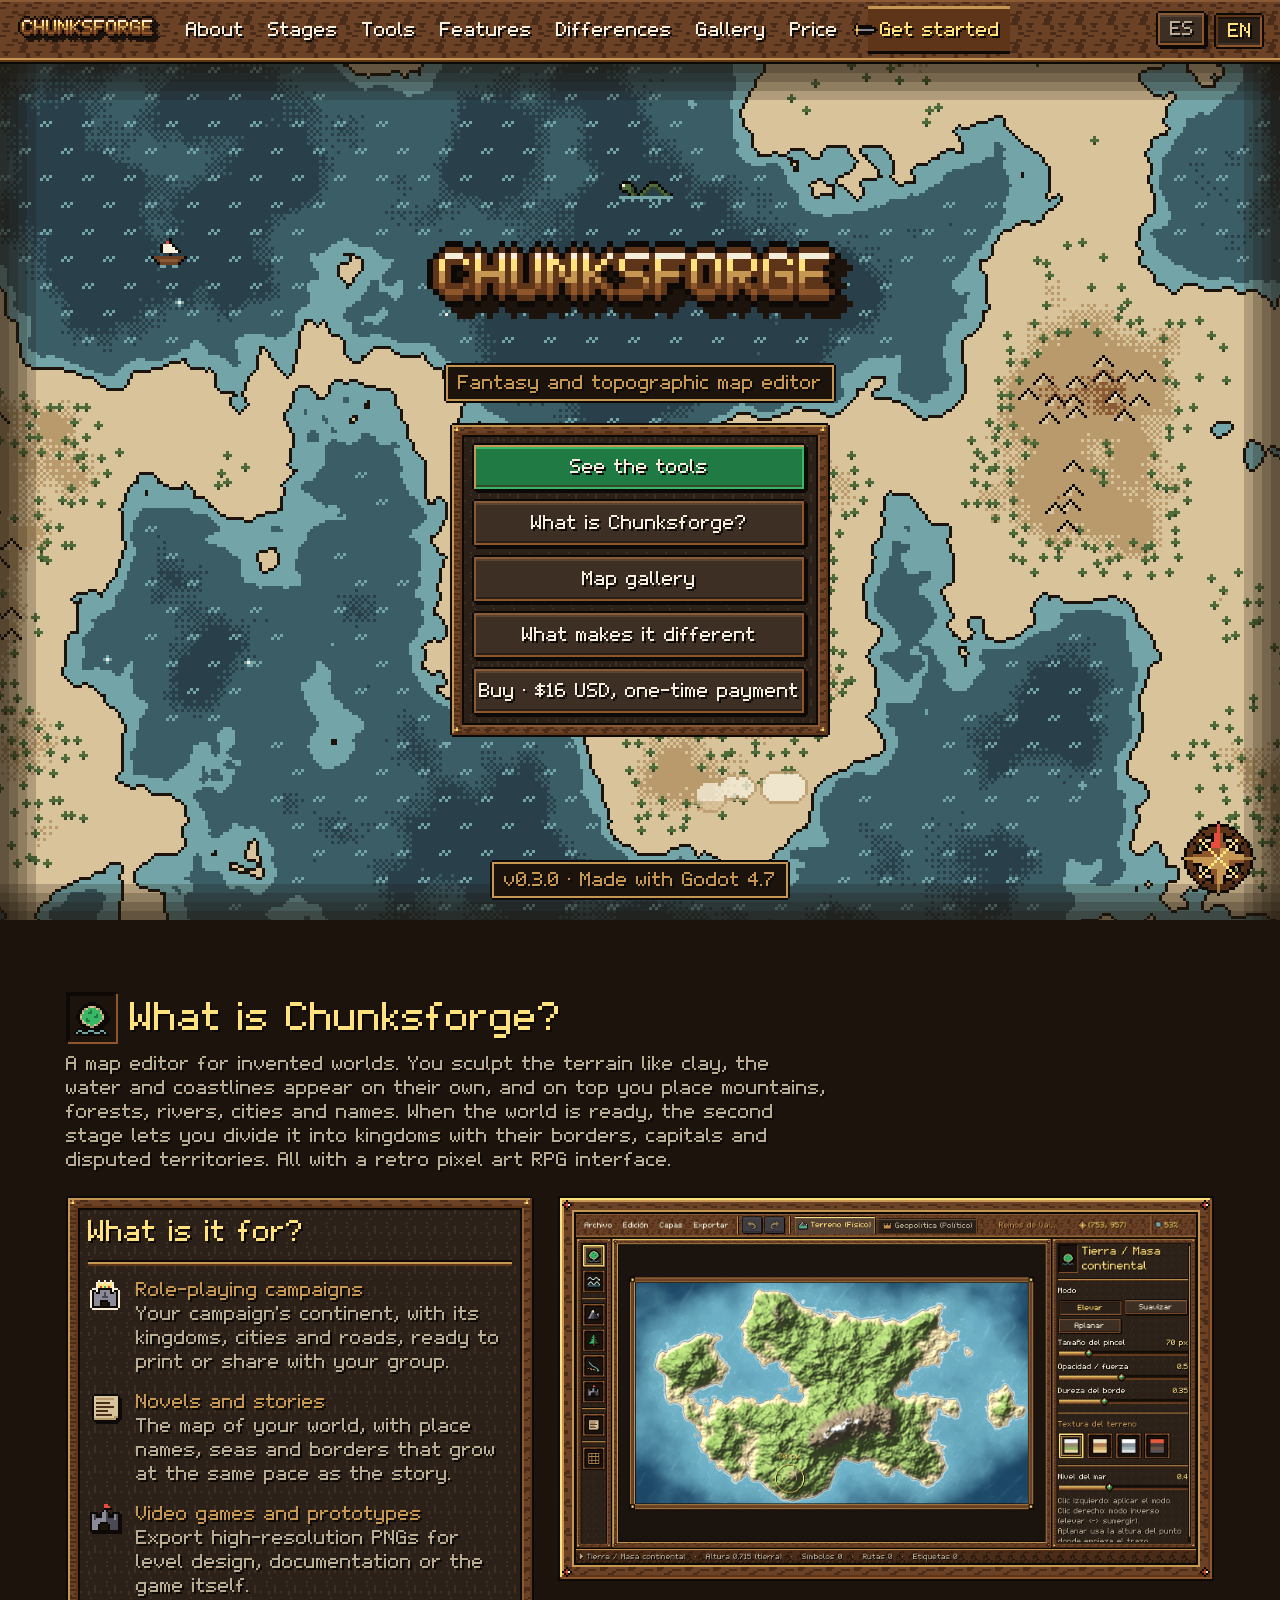
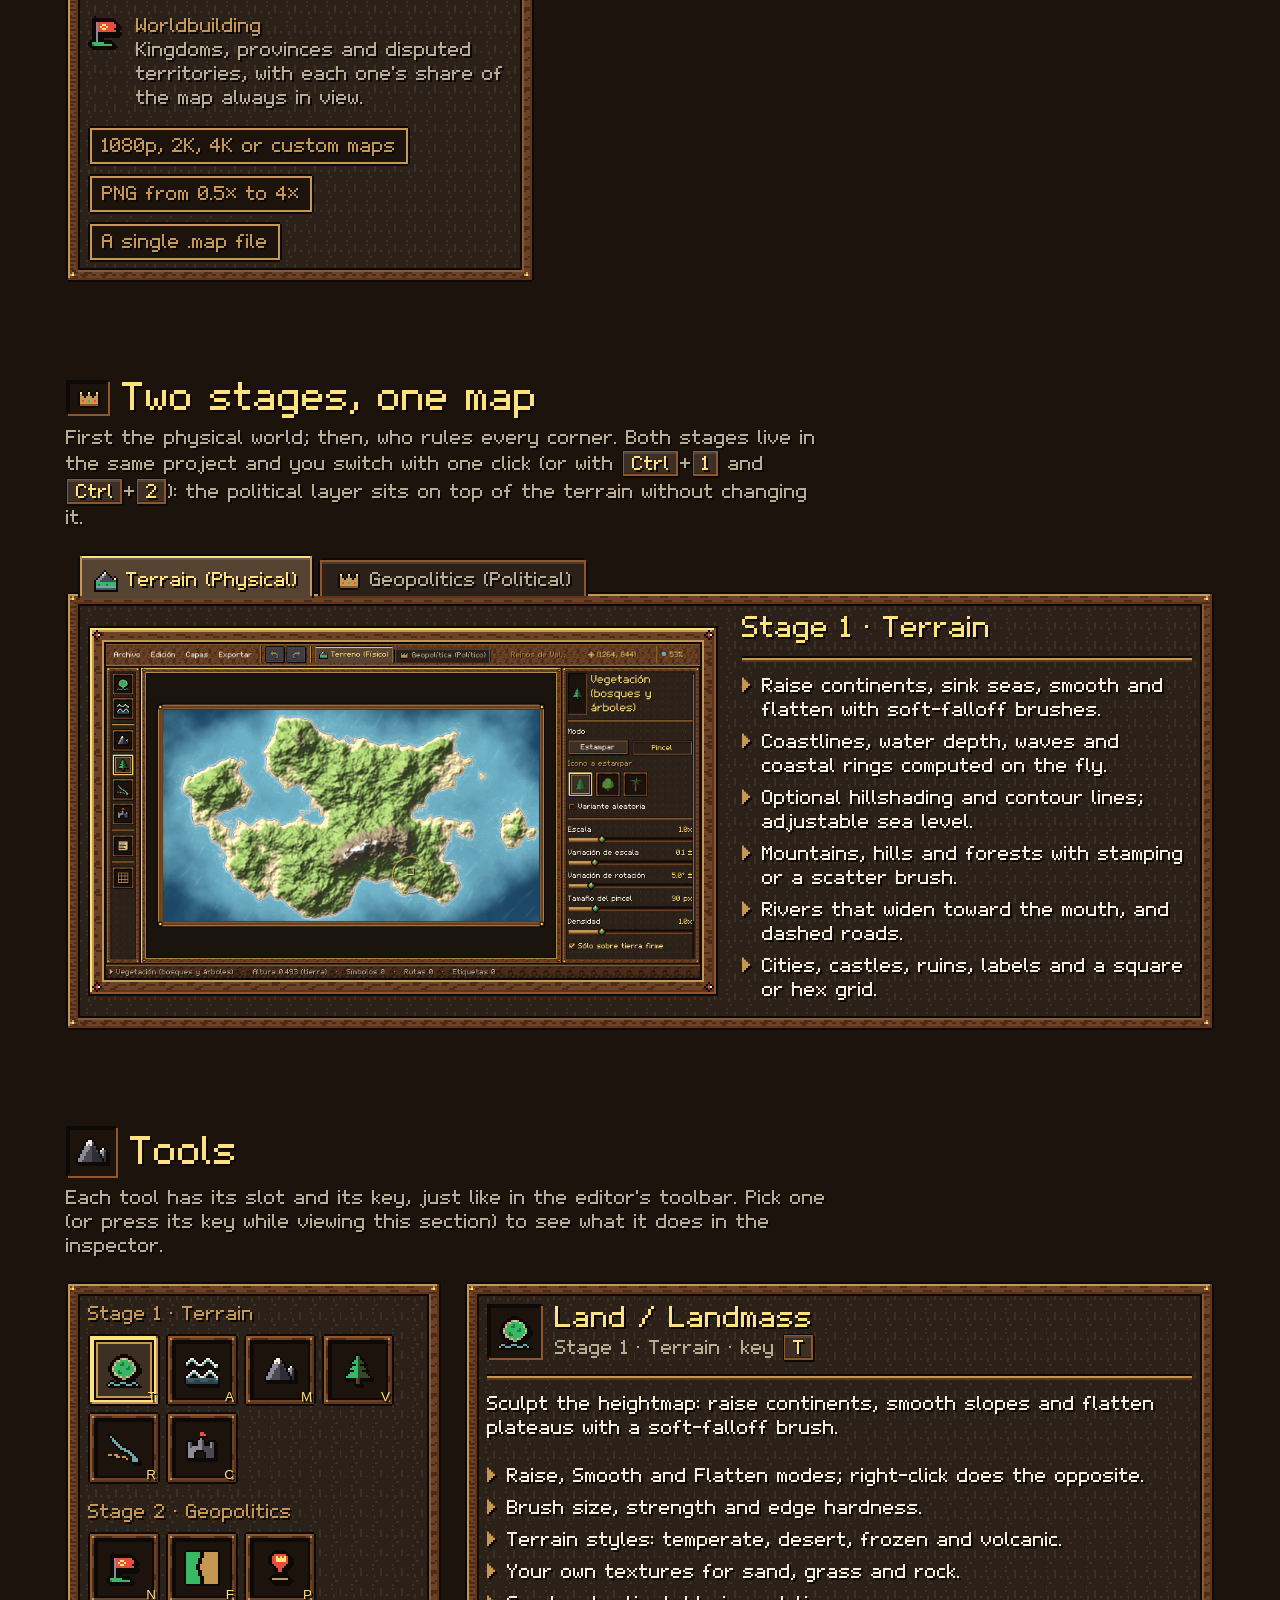
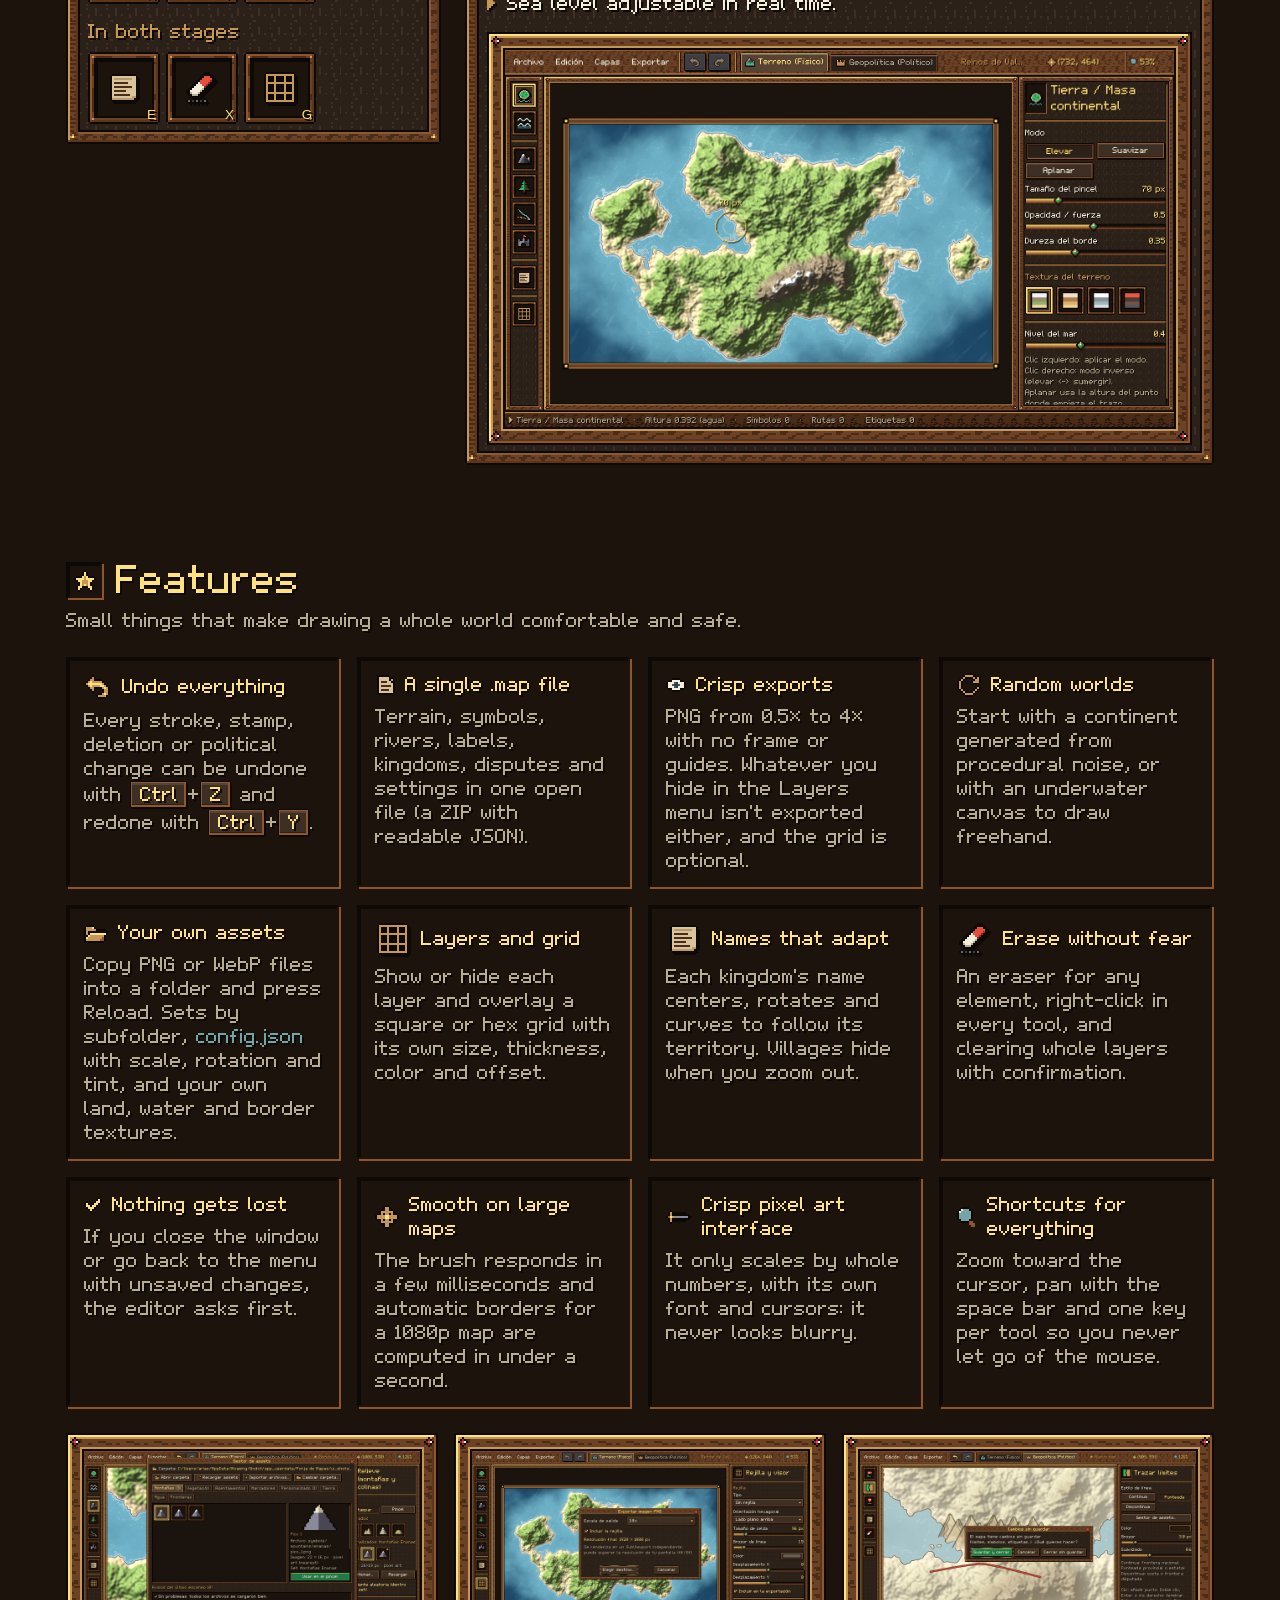
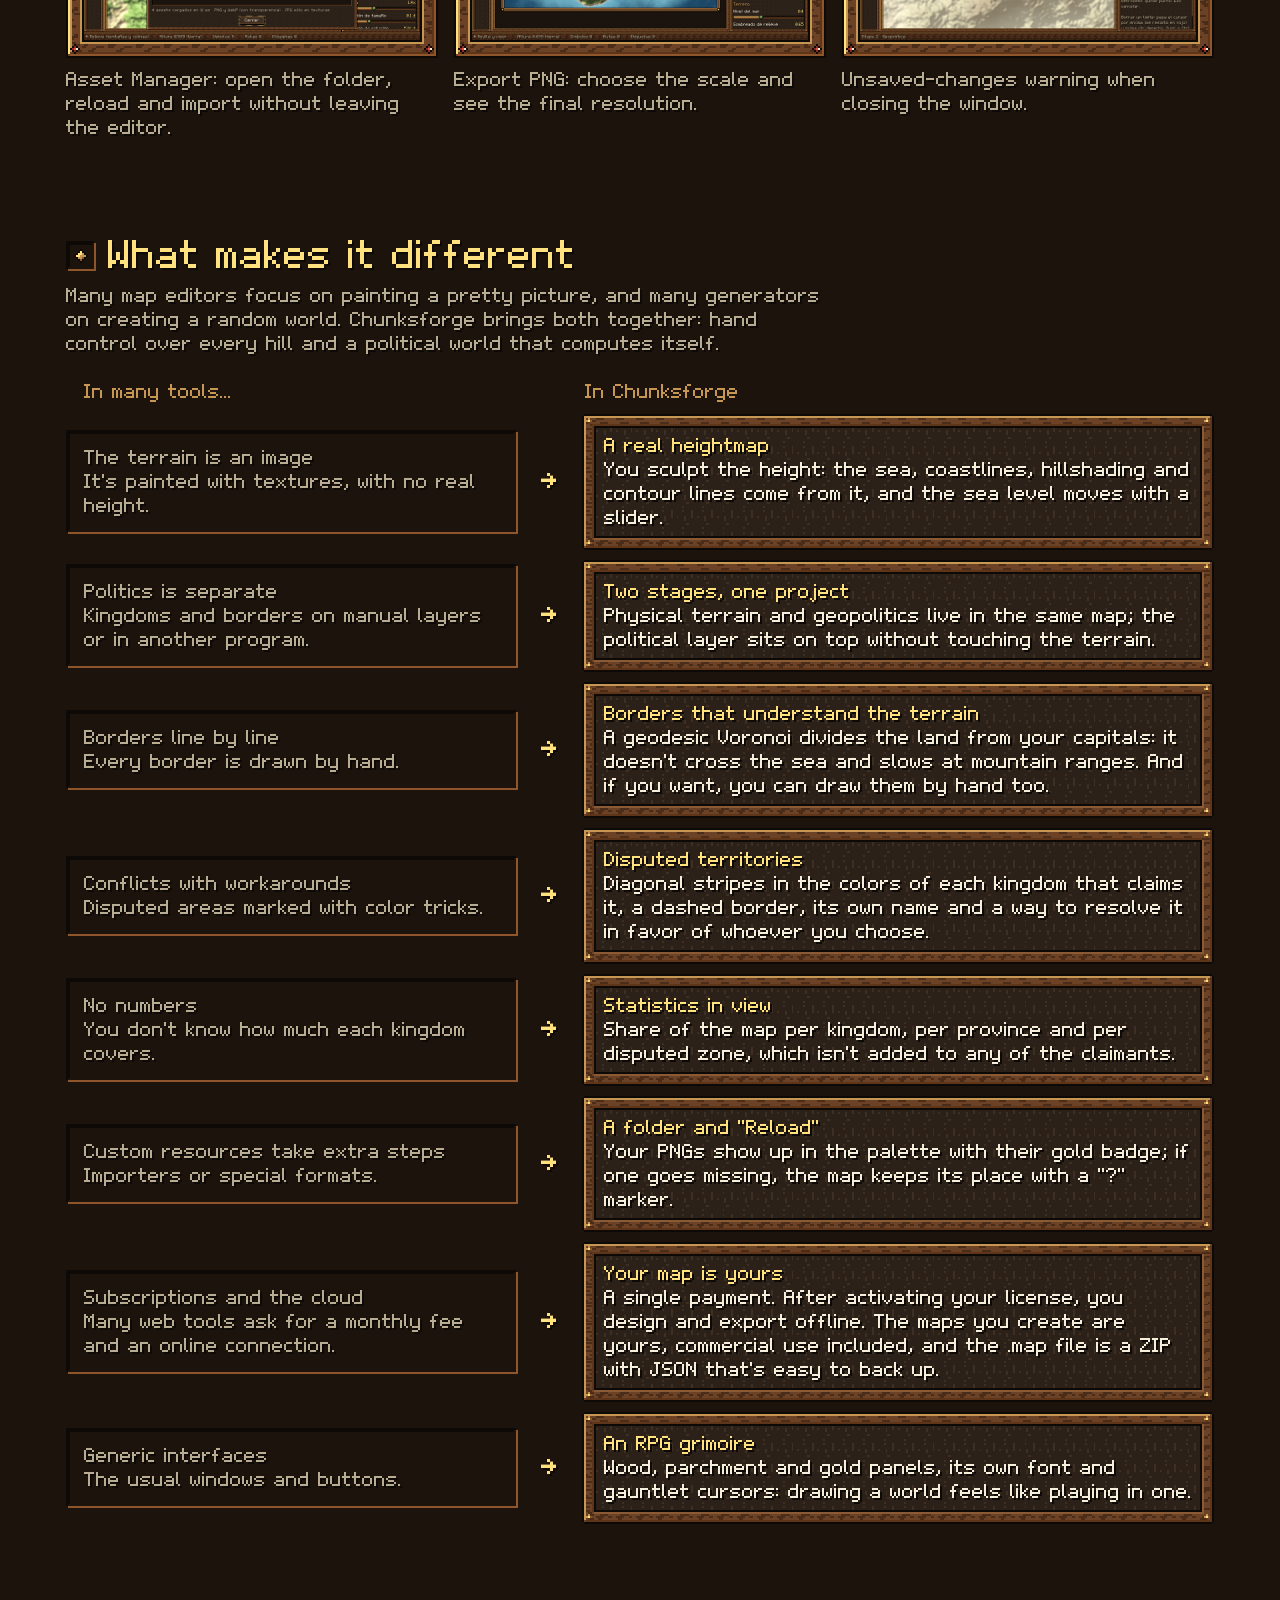
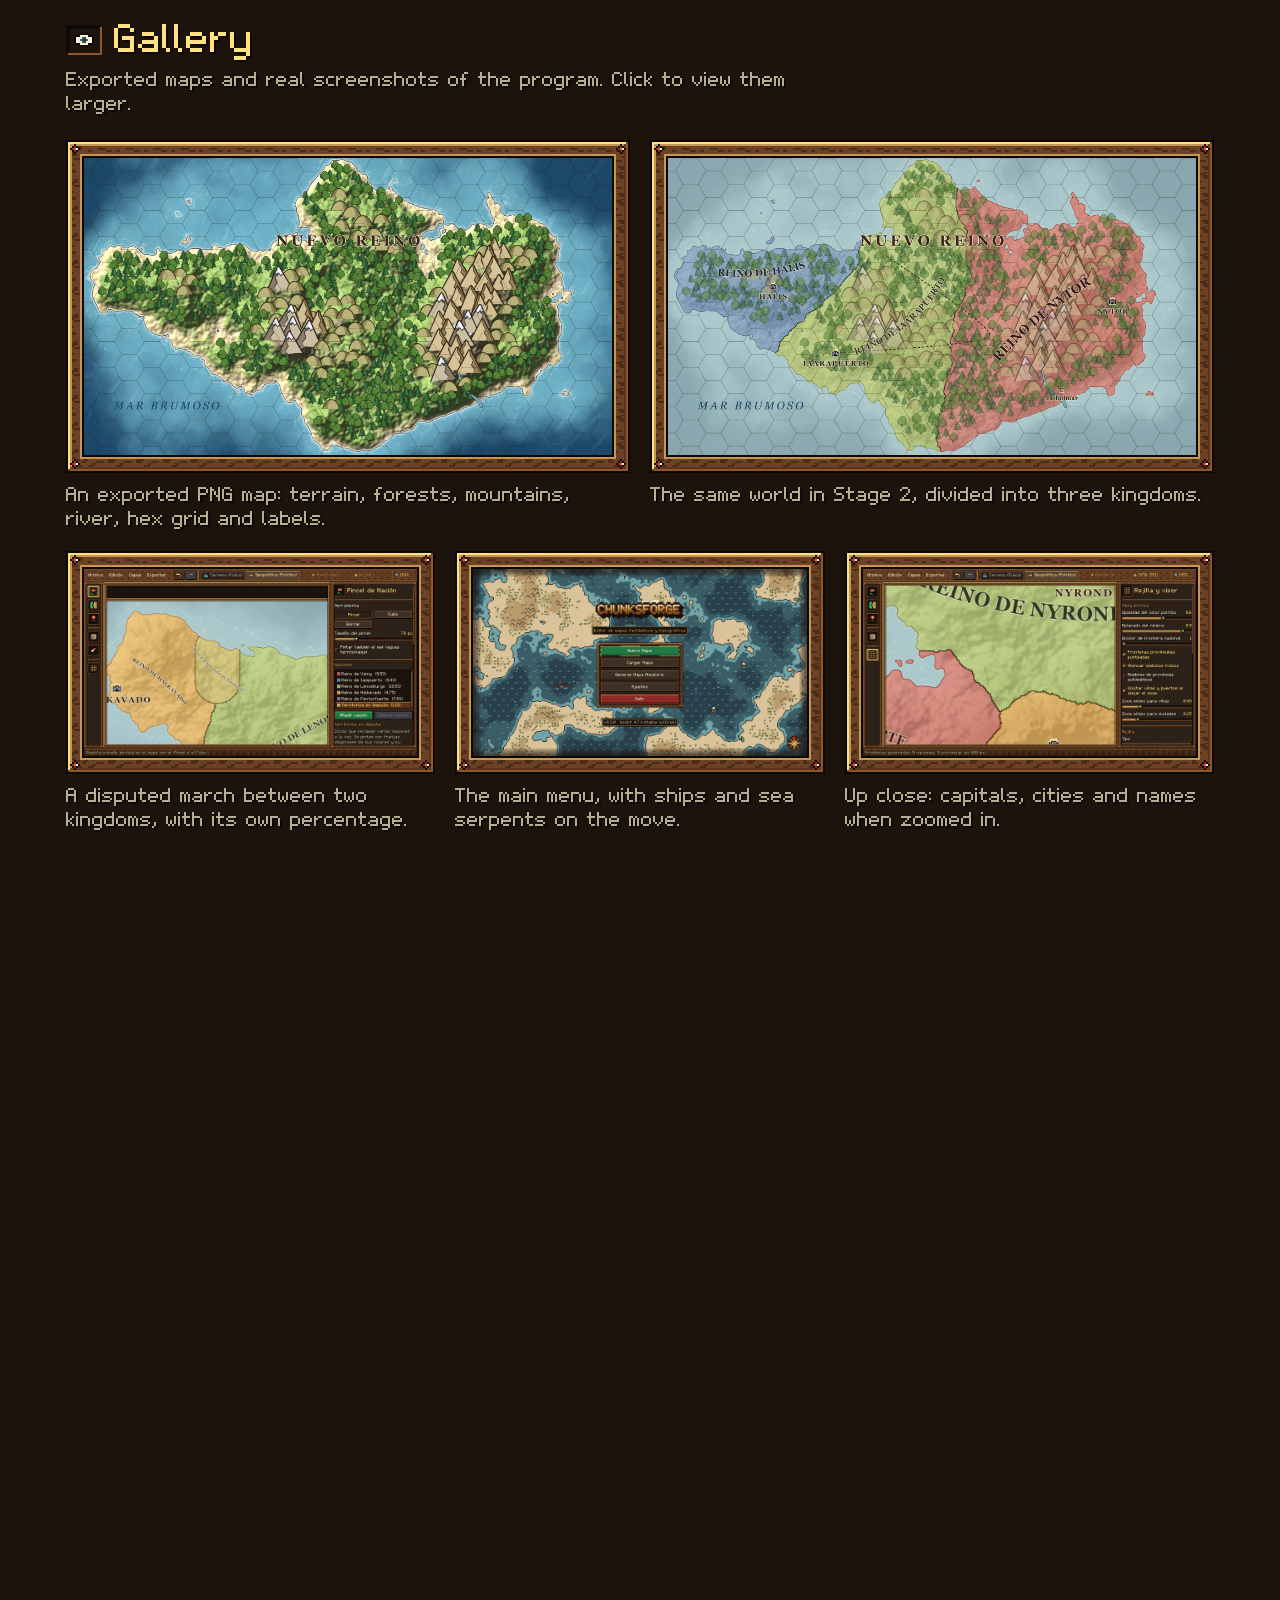
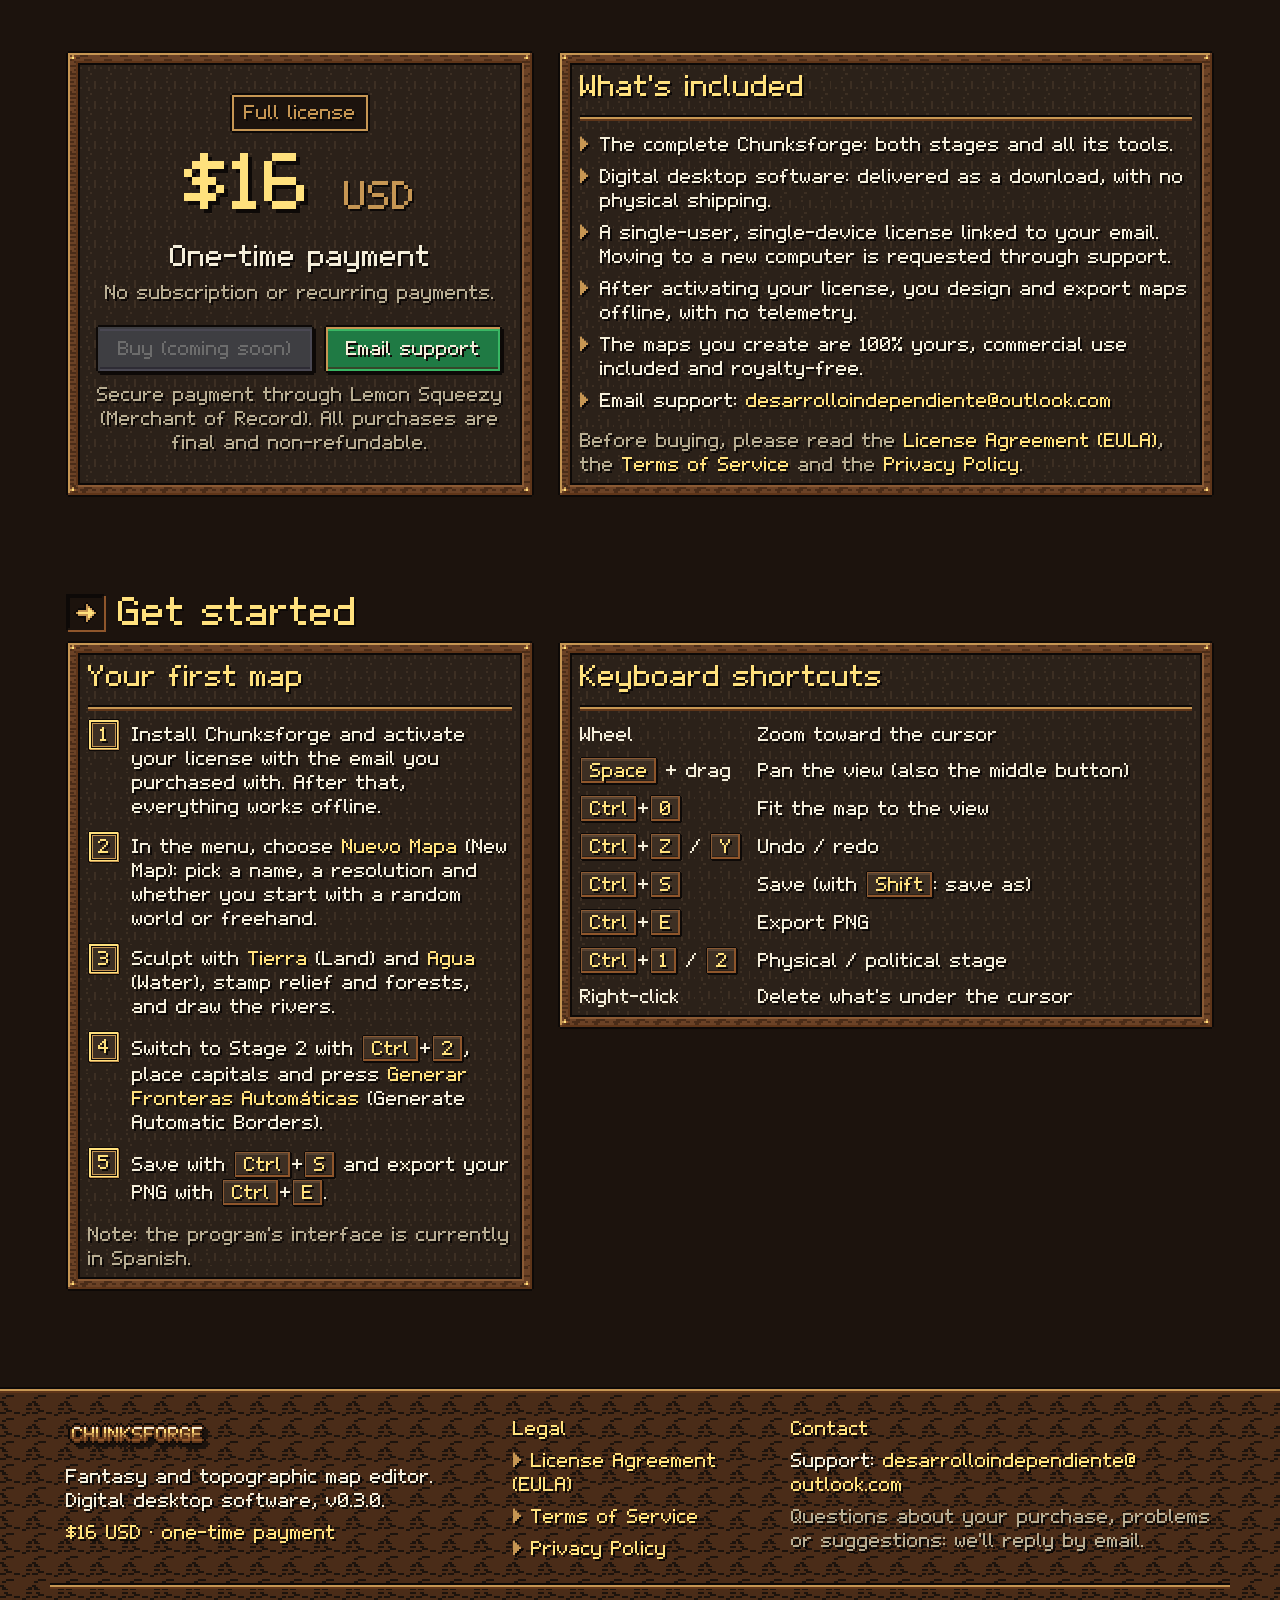
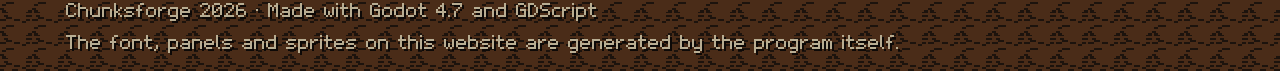
==== commit 3639161e: "Eula privacidad tc idiomas" ====
--- a/index.html
+++ b/index.html
@@ -1,5 +1,9 @@
 <!doctype html>
-<html lang="es">
+<html lang="es"
+	data-titulo-es="Chunksforge · Editor de mapas fantásticos y topográficos"
+	data-titulo-en="Chunksforge · Fantasy and topographic map editor"
+	data-descripcion-es="Chunksforge es un editor de mapas fantásticos por capas: esculpe el terreno, pinta mares y bosques, traza ríos y crea reinos con fronteras automáticas y territorios en disputa. Interfaz retro pixel art."
+	data-descripcion-en="Chunksforge is a layered fantasy map editor: sculpt the terrain, paint seas and forests, draw rivers and create kingdoms with automatic borders and disputed territories. Retro pixel art interface.">
 <head>
 	<meta charset="utf-8">
 	<meta name="viewport" content="width=device-width, initial-scale=1">
@@ -10,24 +14,29 @@
 	<link rel="stylesheet" href="css/estilos.css">
 	<link rel="stylesheet" href="css/generado.css">
 	<script>document.documentElement.classList.add("js");</script>
+	<script src="js/idioma.js"></script>
 </head>
 <body>
 
 <header class="barra-superior">
 	<div class="contenido">
-		<a class="logo" href="#inicio" aria-label="Chunksforge, volver al inicio">
+		<a class="logo" href="#inicio" aria-label="Chunksforge, volver al inicio" data-en-aria-label="Chunksforge, back to top">
 			<img src="assets/arte/titulo-peq.png" width="146" height="40" alt="">
 		</a>
-		<nav class="menu" aria-label="Secciones">
-			<a href="#que-es">Qué es</a>
-			<a href="#etapas">Etapas</a>
-			<a href="#herramientas">Herramientas</a>
-			<a href="#facilidades">Facilidades</a>
-			<a href="#diferencias">Diferencias</a>
-			<a href="#galeria">Galería</a>
-			<a href="#precio">Precio</a>
-			<a href="#empezar">Empezar</a>
+		<nav class="menu" aria-label="Secciones" data-en-aria-label="Sections">
+			<a href="#que-es"><span lang="es">Qué es</span><span lang="en">About</span></a>
+			<a href="#etapas"><span lang="es">Etapas</span><span lang="en">Stages</span></a>
+			<a href="#herramientas"><span lang="es">Herramientas</span><span lang="en">Tools</span></a>
+			<a href="#facilidades"><span lang="es">Facilidades</span><span lang="en">Features</span></a>
+			<a href="#diferencias"><span lang="es">Diferencias</span><span lang="en">Differences</span></a>
+			<a href="#galeria"><span lang="es">Galería</span><span lang="en">Gallery</span></a>
+			<a href="#precio"><span lang="es">Precio</span><span lang="en">Price</span></a>
+			<a href="#empezar"><span lang="es">Empezar</span><span lang="en">Get started</span></a>
 		</nav>
+		<div class="idiomas" role="group" aria-label="Idioma / Language">
+			<button type="button" data-idioma="es" aria-pressed="true" title="Español">ES</button>
+			<button type="button" data-idioma="en" aria-pressed="false" title="English">EN</button>
+		</div>
 	</div>
 </header>
 
@@ -40,71 +49,76 @@
 		<h1 id="titulo-principal" class="titulo">
 			<img src="assets/arte/titulo.png" width="438" height="120" alt="Chunksforge">
 		</h1>
-		<span class="placa">Editor de mapas fantásticos y topográficos</span>
+		<span class="placa"><span lang="es">Editor de mapas fantásticos y topográficos</span><span lang="en">Fantasy and topographic map editor</span></span>
 		<div class="panel-madera menu-principal">
-			<a class="boton boton-confirmar" href="#herramientas">Ver herramientas</a>
-			<a class="boton" href="#que-es">¿Qué es Chunksforge?</a>
-			<a class="boton" href="#galeria">Galería de mapas</a>
-			<a class="boton" href="#diferencias">Qué lo hace distinto</a>
-			<a class="boton" href="#precio">Comprar · $16 USD, pago único</a>
-		</div>
-	</div>
-	<span class="placa version">v0.3.0 · Hecho con Godot 4.7</span>
+			<a class="boton boton-confirmar" href="#herramientas"><span lang="es">Ver herramientas</span><span lang="en">See the tools</span></a>
+			<a class="boton" href="#que-es"><span lang="es">¿Qué es Chunksforge?</span><span lang="en">What is Chunksforge?</span></a>
+			<a class="boton" href="#galeria"><span lang="es">Galería de mapas</span><span lang="en">Map gallery</span></a>
+			<a class="boton" href="#diferencias"><span lang="es">Qué lo hace distinto</span><span lang="en">What makes it different</span></a>
+			<a class="boton" href="#precio"><span lang="es">Comprar · $16 USD, pago único</span><span lang="en">Buy · $16 USD, one-time payment</span></a>
+		</div>
+	</div>
+	<span class="placa version"><span lang="es">v0.3.0 · Hecho con Godot 4.7</span><span lang="en">v0.3.0 · Made with Godot 4.7</span></span>
 </section>
 
 <!-- Qué es y para qué sirve -->
 <section id="que-es" class="seccion">
 	<div class="cabecera-seccion revelar">
 		<img class="icono" src="assets/ui/tool_land.png" width="36" height="36" alt="">
-		<h2>¿Qué es Chunksforge?</h2>
+		<h2><span lang="es">¿Qué es Chunksforge?</span><span lang="en">What is Chunksforge?</span></h2>
 	</div>
 	<p class="entradilla revelar">
-		Un editor de mapas para mundos inventados. Esculpes el terreno como si fuera arcilla, el agua y las costas aparecen solas,
+		<span lang="es">Un editor de mapas para mundos inventados. Esculpes el terreno como si fuera arcilla, el agua y las costas aparecen solas,
 		y encima colocas montañas, bosques, ríos, ciudades y nombres. Cuando el mundo está listo, en la segunda etapa lo repartes
-		en reinos con sus fronteras, capitales y territorios en disputa. Todo con una interfaz de RPG retro en pixel art.
+		en reinos con sus fronteras, capitales y territorios en disputa. Todo con una interfaz de RPG retro en pixel art.</span>
+		<span lang="en">A map editor for invented worlds. You sculpt the terrain like clay, the water and coastlines appear on their own,
+		and on top you place mountains, forests, rivers, cities and names. When the world is ready, the second stage lets you divide it
+		into kingdoms with their borders, capitals and disputed territories. All with a retro pixel art RPG interface.</span>
 	</p>
 	<div class="dos-columnas">
 		<div class="panel-madera revelar">
-			<h3>¿Para qué sirve?</h3>
+			<h3><span lang="es">¿Para qué sirve?</span><span lang="en">What is it for?</span></h3>
 			<div class="separador"></div>
 			<ul class="lista-iconos">
 				<li>
 					<img src="assets/ui/marker_capital.png" width="36" height="36" alt="">
 					<div>
-						<h4>Campañas de rol</h4>
-						<p>El continente de tu partida, con sus reinos, ciudades y caminos, listo para imprimir o compartir con el grupo.</p>
+						<h4><span lang="es">Campañas de rol</span><span lang="en">Role-playing campaigns</span></h4>
+						<p><span lang="es">El continente de tu partida, con sus reinos, ciudades y caminos, listo para imprimir o compartir con el grupo.</span><span lang="en">Your campaign's continent, with its kingdoms, cities and roads, ready to print or share with your group.</span></p>
 					</div>
 				</li>
 				<li>
 					<img src="assets/ui/tool_label.png" width="36" height="36" alt="">
 					<div>
-						<h4>Novelas y relatos</h4>
-						<p>El mapa de tu mundo con topónimos, mares y fronteras que crecen al mismo ritmo que la historia.</p>
+						<h4><span lang="es">Novelas y relatos</span><span lang="en">Novels and stories</span></h4>
+						<p><span lang="es">El mapa de tu mundo con topónimos, mares y fronteras que crecen al mismo ritmo que la historia.</span><span lang="en">The map of your world, with place names, seas and borders that grow at the same pace as the story.</span></p>
 					</div>
 				</li>
 				<li>
 					<img src="assets/ui/tool_settlement.png" width="36" height="36" alt="">
 					<div>
-						<h4>Videojuegos y prototipos</h4>
-						<p>Exporta PNG de alta resolución para el diseño de niveles, la documentación o el propio juego.</p>
+						<h4><span lang="es">Videojuegos y prototipos</span><span lang="en">Video games and prototypes</span></h4>
+						<p><span lang="es">Exporta PNG de alta resolución para el diseño de niveles, la documentación o el propio juego.</span><span lang="en">Export high-resolution PNGs for level design, documentation or the game itself.</span></p>
 					</div>
 				</li>
 				<li>
 					<img src="assets/ui/tool_nation.png" width="36" height="36" alt="">
 					<div>
 						<h4>Worldbuilding</h4>
-						<p>Reinos, provincias y territorios en disputa con el porcentaje de superficie de cada uno siempre a la vista.</p>
+						<p><span lang="es">Reinos, provincias y territorios en disputa con el porcentaje de superficie de cada uno siempre a la vista.</span><span lang="en">Kingdoms, provinces and disputed territories, with each one's share of the map always in view.</span></p>
 					</div>
 				</li>
 			</ul>
 			<div class="datos">
-				<span class="placa">Mapas 1080p, 2K, 4K o a medida</span>
-				<span class="placa">PNG de 0,5× a 4×</span>
-				<span class="placa">Archivo .map único</span>
+				<span class="placa"><span lang="es">Mapas 1080p, 2K, 4K o a medida</span><span lang="en">1080p, 2K, 4K or custom maps</span></span>
+				<span class="placa"><span lang="es">PNG de 0,5× a 4×</span><span lang="en">PNG from 0.5× to 4×</span></span>
+				<span class="placa"><span lang="es">Archivo .map único</span><span lang="en">A single .map file</span></span>
 			</div>
 		</div>
 		<figure class="marco-mapa revelar" style="margin:0">
-			<img class="captura" src="assets/capturas/editor.webp" width="1600" height="900" alt="El editor de Chunksforge: barra de herramientas a la izquierda, el mapa enmarcado en el centro e inspector a la derecha" loading="lazy">
+			<img class="captura" src="assets/capturas/editor.webp" width="1600" height="900" loading="lazy"
+				alt="El editor de Chunksforge: barra de herramientas a la izquierda, el mapa enmarcado en el centro e inspector a la derecha"
+				data-en-alt="The Chunksforge editor: toolbar on the left, the framed map in the center and the inspector on the right">
 		</figure>
 	</div>
 </section>
@@ -113,52 +127,58 @@
 <section id="etapas" class="seccion">
 	<div class="cabecera-seccion revelar">
 		<img class="icono" src="assets/ui/icon_stage_political.png" width="28" height="20" alt="">
-		<h2>Dos etapas, un mismo mapa</h2>
+		<h2><span lang="es">Dos etapas, un mismo mapa</span><span lang="en">Two stages, one map</span></h2>
 	</div>
 	<p class="entradilla revelar">
-		Primero el mundo físico; después, quién gobierna cada rincón. Las dos etapas viven en el mismo proyecto
-		y se cambian con un clic (o con <kbd>Ctrl</kbd>+<kbd>1</kbd> y <kbd>Ctrl</kbd>+<kbd>2</kbd>): la capa política se superpone al terreno sin modificarlo.
+		<span lang="es">Primero el mundo físico; después, quién gobierna cada rincón. Las dos etapas viven en el mismo proyecto
+		y se cambian con un clic (o con <kbd>Ctrl</kbd>+<kbd>1</kbd> y <kbd>Ctrl</kbd>+<kbd>2</kbd>): la capa política se superpone al terreno sin modificarlo.</span>
+		<span lang="en">First the physical world; then, who rules every corner. Both stages live in the same project
+		and you switch with one click (or with <kbd>Ctrl</kbd>+<kbd>1</kbd> and <kbd>Ctrl</kbd>+<kbd>2</kbd>): the political layer sits on top of the terrain without changing it.</span>
 	</p>
-	<div class="pestanas revelar" role="tablist" aria-label="Etapas del mapa">
+	<div class="pestanas revelar" role="tablist" aria-label="Etapas del mapa" data-en-aria-label="Map stages">
 		<button class="pestana" role="tab" id="pestana-fisica" aria-controls="etapa-fisica" aria-selected="true">
-			<img src="assets/ui/icon_stage_physical.png" width="24" height="24" alt="">Terreno (Físico)
+			<img src="assets/ui/icon_stage_physical.png" width="24" height="24" alt=""><span lang="es">Terreno (Físico)</span><span lang="en">Terrain (Physical)</span>
 		</button>
 		<button class="pestana" role="tab" id="pestana-politica" aria-controls="etapa-politica" aria-selected="false" tabindex="-1">
-			<img src="assets/ui/icon_stage_political.png" width="28" height="20" alt="">Geopolítica (Político)
+			<img src="assets/ui/icon_stage_political.png" width="28" height="20" alt=""><span lang="es">Geopolítica (Político)</span><span lang="en">Geopolitics (Political)</span>
 		</button>
 	</div>
 	<div class="panel-madera revelar">
 		<div class="panel-etapa" id="etapa-fisica" role="tabpanel" aria-labelledby="pestana-fisica">
 			<figure class="marco-mapa" style="margin:0">
-				<img class="captura" src="assets/capturas/vegetacion.webp" width="1600" height="900" alt="Etapa 1: un continente con montañas y bosques estampados sobre el terreno" loading="lazy">
+				<img class="captura" src="assets/capturas/vegetacion.webp" width="1600" height="900" loading="lazy"
+					alt="Etapa 1: un continente con montañas y bosques estampados sobre el terreno"
+					data-en-alt="Stage 1: a continent with mountains and forests stamped on the terrain">
 			</figure>
 			<div>
-				<h3>Etapa 1 · Terreno</h3>
+				<h3><span lang="es">Etapa 1 · Terreno</span><span lang="en">Stage 1 · Terrain</span></h3>
 				<div class="separador"></div>
 				<ul class="vinetas">
-					<li>Eleva continentes, hunde mares, suaviza y aplana con pinceles de caída suave.</li>
-					<li>Costas, profundidad del agua, oleaje y anillos de costa calculados al momento.</li>
-					<li>Sombreado de relieve y curvas de nivel opcionales; nivel del mar ajustable.</li>
-					<li>Montañas, colinas y bosques con estampado o pincel de dispersión.</li>
-					<li>Ríos que se ensanchan hacia la desembocadura y caminos discontinuos.</li>
-					<li>Ciudades, castillos, ruinas, etiquetas y rejilla cuadrada o hexagonal.</li>
+					<li><span lang="es">Eleva continentes, hunde mares, suaviza y aplana con pinceles de caída suave.</span><span lang="en">Raise continents, sink seas, smooth and flatten with soft-falloff brushes.</span></li>
+					<li><span lang="es">Costas, profundidad del agua, oleaje y anillos de costa calculados al momento.</span><span lang="en">Coastlines, water depth, waves and coastal rings computed on the fly.</span></li>
+					<li><span lang="es">Sombreado de relieve y curvas de nivel opcionales; nivel del mar ajustable.</span><span lang="en">Optional hillshading and contour lines; adjustable sea level.</span></li>
+					<li><span lang="es">Montañas, colinas y bosques con estampado o pincel de dispersión.</span><span lang="en">Mountains, hills and forests with stamping or a scatter brush.</span></li>
+					<li><span lang="es">Ríos que se ensanchan hacia la desembocadura y caminos discontinuos.</span><span lang="en">Rivers that widen toward the mouth, and dashed roads.</span></li>
+					<li><span lang="es">Ciudades, castillos, ruinas, etiquetas y rejilla cuadrada o hexagonal.</span><span lang="en">Cities, castles, ruins, labels and a square or hex grid.</span></li>
 				</ul>
 			</div>
 		</div>
 		<div class="panel-etapa" id="etapa-politica" role="tabpanel" aria-labelledby="pestana-politica" hidden>
 			<figure class="marco-mapa" style="margin:0">
-				<img class="captura" src="assets/capturas/reinos.webp" width="1600" height="900" alt="Etapa 2: el mismo mapa repartido en reinos de colores con sus fronteras y nombres" loading="lazy">
+				<img class="captura" src="assets/capturas/reinos.webp" width="1600" height="900" loading="lazy"
+					alt="Etapa 2: el mismo mapa repartido en reinos de colores con sus fronteras y nombres"
+					data-en-alt="Stage 2: the same map divided into colored kingdoms with their borders and names">
 			</figure>
 			<div>
-				<h3>Etapa 2 · Geopolítica</h3>
+				<h3><span lang="es">Etapa 2 · Geopolítica</span><span lang="en">Stage 2 · Geopolitics</span></h3>
 				<div class="separador"></div>
 				<ul class="vinetas">
-					<li>El terreno se aplana a un atlas de pergamino y aparece el color de cada reino.</li>
-					<li>Pincel y cubo de nación; las aguas territoriales son opcionales.</li>
-					<li>Fronteras automáticas a partir de tus capitales, que siguen costas y cordilleras.</li>
-					<li>Capitales, ciudades, villas y puertos con su etiqueta enlazada.</li>
-					<li>Límites trazados a mano: continuos, punteados o discontinuos.</li>
-					<li>Territorios en disputa con franjas de los colores de quienes los reclaman.</li>
+					<li><span lang="es">El terreno se aplana a un atlas de pergamino y aparece el color de cada reino.</span><span lang="en">The terrain flattens into a parchment atlas and each kingdom's color appears.</span></li>
+					<li><span lang="es">Pincel y cubo de nación; las aguas territoriales son opcionales.</span><span lang="en">Nation brush and bucket; territorial waters are optional.</span></li>
+					<li><span lang="es">Fronteras automáticas a partir de tus capitales, que siguen costas y cordilleras.</span><span lang="en">Automatic borders from your capitals that follow coastlines and mountain ranges.</span></li>
+					<li><span lang="es">Capitales, ciudades, villas y puertos con su etiqueta enlazada.</span><span lang="en">Capitals, cities, villages and ports with their linked labels.</span></li>
+					<li><span lang="es">Límites trazados a mano: continuos, punteados o discontinuos.</span><span lang="en">Hand-drawn borders: solid, dotted or dashed.</span></li>
+					<li><span lang="es">Territorios en disputa con franjas de los colores de quienes los reclaman.</span><span lang="en">Disputed territories striped in the colors of those who claim them.</span></li>
 				</ul>
 			</div>
 		</div>
@@ -169,29 +189,31 @@
 <section id="herramientas" class="seccion">
 	<div class="cabecera-seccion revelar">
 		<img class="icono" src="assets/ui/tool_relief.png" width="36" height="36" alt="">
-		<h2>Herramientas</h2>
+		<h2><span lang="es">Herramientas</span><span lang="en">Tools</span></h2>
 	</div>
 	<p class="entradilla revelar">
-		Cada herramienta tiene su ranura y su tecla, igual que en la barra del editor. Elige una
-		(o pulsa su tecla mientras ves esta sección) para ver qué hace en el inspector.
+		<span lang="es">Cada herramienta tiene su ranura y su tecla, igual que en la barra del editor. Elige una
+		(o pulsa su tecla mientras ves esta sección) para ver qué hace en el inspector.</span>
+		<span lang="en">Each tool has its slot and its key, just like in the editor's toolbar. Pick one
+		(or press its key while viewing this section) to see what it does in the inspector.</span>
 	</p>
 	<div class="taller">
 		<div class="panel-madera revelar" id="inventario">
 			<div class="grupo-inventario">
-				<h4>Etapa 1 · Terreno</h4>
+				<h4><span lang="es">Etapa 1 · Terreno</span><span lang="en">Stage 1 · Terrain</span></h4>
 				<div class="inventario" data-etapa="1"></div>
 			</div>
 			<div class="grupo-inventario">
-				<h4>Etapa 2 · Geopolítica</h4>
+				<h4><span lang="es">Etapa 2 · Geopolítica</span><span lang="en">Stage 2 · Geopolitics</span></h4>
 				<div class="inventario" data-etapa="2"></div>
 			</div>
 			<div class="grupo-inventario">
-				<h4>En las dos etapas</h4>
+				<h4><span lang="es">En las dos etapas</span><span lang="en">In both stages</span></h4>
 				<div class="inventario" data-etapa="3"></div>
 			</div>
 		</div>
 		<article class="panel-madera inspector revelar" id="inspector" aria-live="polite">
-			<noscript><p>Activa JavaScript para explorar las herramientas una a una.</p></noscript>
+			<noscript><p><span lang="es">Activa JavaScript para explorar las herramientas una a una.</span><span lang="en">Enable JavaScript to explore the tools one by one.</span></p></noscript>
 		</article>
 	</div>
 </section>
@@ -200,71 +222,77 @@
 <section id="facilidades" class="seccion">
 	<div class="cabecera-seccion revelar">
 		<img class="icono" src="assets/ui/icon_star.png" width="22" height="22" alt="">
-		<h2>Facilidades</h2>
-	</div>
-	<p class="entradilla revelar">Pequeñas cosas que hacen que dibujar un mundo entero sea cómodo y seguro.</p>
+		<h2><span lang="es">Facilidades</span><span lang="en">Features</span></h2>
+	</div>
+	<p class="entradilla revelar"><span lang="es">Pequeñas cosas que hacen que dibujar un mundo entero sea cómodo y seguro.</span><span lang="en">Small things that make drawing a whole world comfortable and safe.</span></p>
 	<div class="rejilla-tarjetas">
 		<div class="panel-hundido tarjeta revelar">
-			<h4><img src="assets/ui/icon_undo.png" alt="">Deshacer en todo</h4>
-			<p>Cada trazo, sello, borrado o cambio político se deshace con <kbd>Ctrl</kbd>+<kbd>Z</kbd> y se rehace con <kbd>Ctrl</kbd>+<kbd>Y</kbd>.</p>
-		</div>
-		<div class="panel-hundido tarjeta revelar">
-			<h4><img src="assets/ui/icon_file.png" alt="">Un solo archivo .map</h4>
-			<p>Terreno, símbolos, ríos, etiquetas, reinos, disputas y ajustes en un único archivo abierto (ZIP con JSON legible).</p>
-		</div>
-		<div class="panel-hundido tarjeta revelar">
-			<h4><img src="assets/ui/icon_eye.png" alt="">Exportación nítida</h4>
-			<p>PNG de 0,5× a 4× sin marco ni guías. Lo que ocultas en el menú Capas tampoco se exporta y la rejilla es opcional.</p>
-		</div>
-		<div class="panel-hundido tarjeta revelar">
-			<h4><img src="assets/ui/icon_reload.png" alt="">Mundos al azar</h4>
-			<p>Empieza con un continente generado por ruido procedural o con un lienzo bajo el agua para dibujarlo a mano alzada.</p>
-		</div>
-		<div class="panel-hundido tarjeta revelar">
-			<h4><img src="assets/ui/icon_folder_open.png" alt="">Tus propios assets</h4>
-			<p>Copia PNG o WebP en una carpeta y pulsa Recargar. Sets por subcarpeta, <code>config.json</code> con escala, giro y tinte, y texturas propias de tierra, agua y fronteras.</p>
-		</div>
-		<div class="panel-hundido tarjeta revelar">
-			<h4><img src="assets/ui/tool_grid.png" width="36" height="36" alt="">Capas y rejilla</h4>
-			<p>Muestra u oculta cada capa y superpone una rejilla cuadrada o hexagonal con su tamaño, grosor, color y desplazamiento.</p>
-		</div>
-		<div class="panel-hundido tarjeta revelar">
-			<h4><img src="assets/ui/tool_label.png" width="36" height="36" alt="">Nombres que se adaptan</h4>
-			<p>El nombre de cada reino se centra, se gira y se curva siguiendo su territorio. Las villas se ocultan al alejar la vista.</p>
-		</div>
-		<div class="panel-hundido tarjeta revelar">
-			<h4><img src="assets/ui/tool_eraser.png" width="36" height="36" alt="">Borrar sin miedo</h4>
-			<p>Borrador para cualquier elemento, clic derecho en cada herramienta y vaciado de capas con confirmación.</p>
-		</div>
-		<div class="panel-hundido tarjeta revelar">
-			<h4><img src="assets/ui/icon_check.png" alt="">Nada se pierde</h4>
-			<p>Si cierras la ventana o vuelves al menú con cambios sin guardar, el editor te pregunta antes.</p>
-		</div>
-		<div class="panel-hundido tarjeta revelar">
-			<h4><img src="assets/ui/icon_coords.png" alt="">Fluido en mapas grandes</h4>
-			<p>El pincel responde en pocos milisegundos y las fronteras automáticas de un mapa 1080p se calculan en menos de un segundo.</p>
-		</div>
-		<div class="panel-hundido tarjeta revelar">
-			<h4><img src="assets/ui/icon_sword.png" alt="">Interfaz pixel art nítida</h4>
-			<p>Se escala sólo por números enteros, con fuente y cursores propios: nunca se ve borrosa.</p>
-		</div>
-		<div class="panel-hundido tarjeta revelar">
-			<h4><img src="assets/ui/icon_zoom.png" alt="">Atajos para todo</h4>
-			<p>Zoom hacia el cursor, desplazamiento con espacio y una tecla por herramienta para no soltar el ratón.</p>
+			<h4><img src="assets/ui/icon_undo.png" alt=""><span lang="es">Deshacer en todo</span><span lang="en">Undo everything</span></h4>
+			<p><span lang="es">Cada trazo, sello, borrado o cambio político se deshace con <kbd>Ctrl</kbd>+<kbd>Z</kbd> y se rehace con <kbd>Ctrl</kbd>+<kbd>Y</kbd>.</span><span lang="en">Every stroke, stamp, deletion or political change can be undone with <kbd>Ctrl</kbd>+<kbd>Z</kbd> and redone with <kbd>Ctrl</kbd>+<kbd>Y</kbd>.</span></p>
+		</div>
+		<div class="panel-hundido tarjeta revelar">
+			<h4><img src="assets/ui/icon_file.png" alt=""><span lang="es">Un solo archivo .map</span><span lang="en">A single .map file</span></h4>
+			<p><span lang="es">Terreno, símbolos, ríos, etiquetas, reinos, disputas y ajustes en un único archivo abierto (ZIP con JSON legible).</span><span lang="en">Terrain, symbols, rivers, labels, kingdoms, disputes and settings in one open file (a ZIP with readable JSON).</span></p>
+		</div>
+		<div class="panel-hundido tarjeta revelar">
+			<h4><img src="assets/ui/icon_eye.png" alt=""><span lang="es">Exportación nítida</span><span lang="en">Crisp exports</span></h4>
+			<p><span lang="es">PNG de 0,5× a 4× sin marco ni guías. Lo que ocultas en el menú Capas tampoco se exporta y la rejilla es opcional.</span><span lang="en">PNG from 0.5× to 4× with no frame or guides. Whatever you hide in the Layers menu isn't exported either, and the grid is optional.</span></p>
+		</div>
+		<div class="panel-hundido tarjeta revelar">
+			<h4><img src="assets/ui/icon_reload.png" alt=""><span lang="es">Mundos al azar</span><span lang="en">Random worlds</span></h4>
+			<p><span lang="es">Empieza con un continente generado por ruido procedural o con un lienzo bajo el agua para dibujarlo a mano alzada.</span><span lang="en">Start with a continent generated from procedural noise, or with an underwater canvas to draw freehand.</span></p>
+		</div>
+		<div class="panel-hundido tarjeta revelar">
+			<h4><img src="assets/ui/icon_folder_open.png" alt=""><span lang="es">Tus propios assets</span><span lang="en">Your own assets</span></h4>
+			<p><span lang="es">Copia PNG o WebP en una carpeta y pulsa Recargar. Sets por subcarpeta, <code>config.json</code> con escala, giro y tinte, y texturas propias de tierra, agua y fronteras.</span><span lang="en">Copy PNG or WebP files into a folder and press Reload. Sets by subfolder, <code>config.json</code> with scale, rotation and tint, and your own land, water and border textures.</span></p>
+		</div>
+		<div class="panel-hundido tarjeta revelar">
+			<h4><img src="assets/ui/tool_grid.png" width="36" height="36" alt=""><span lang="es">Capas y rejilla</span><span lang="en">Layers and grid</span></h4>
+			<p><span lang="es">Muestra u oculta cada capa y superpone una rejilla cuadrada o hexagonal con su tamaño, grosor, color y desplazamiento.</span><span lang="en">Show or hide each layer and overlay a square or hex grid with its own size, thickness, color and offset.</span></p>
+		</div>
+		<div class="panel-hundido tarjeta revelar">
+			<h4><img src="assets/ui/tool_label.png" width="36" height="36" alt=""><span lang="es">Nombres que se adaptan</span><span lang="en">Names that adapt</span></h4>
+			<p><span lang="es">El nombre de cada reino se centra, se gira y se curva siguiendo su territorio. Las villas se ocultan al alejar la vista.</span><span lang="en">Each kingdom's name centers, rotates and curves to follow its territory. Villages hide when you zoom out.</span></p>
+		</div>
+		<div class="panel-hundido tarjeta revelar">
+			<h4><img src="assets/ui/tool_eraser.png" width="36" height="36" alt=""><span lang="es">Borrar sin miedo</span><span lang="en">Erase without fear</span></h4>
+			<p><span lang="es">Borrador para cualquier elemento, clic derecho en cada herramienta y vaciado de capas con confirmación.</span><span lang="en">An eraser for any element, right-click in every tool, and clearing whole layers with confirmation.</span></p>
+		</div>
+		<div class="panel-hundido tarjeta revelar">
+			<h4><img src="assets/ui/icon_check.png" alt=""><span lang="es">Nada se pierde</span><span lang="en">Nothing gets lost</span></h4>
+			<p><span lang="es">Si cierras la ventana o vuelves al menú con cambios sin guardar, el editor te pregunta antes.</span><span lang="en">If you close the window or go back to the menu with unsaved changes, the editor asks first.</span></p>
+		</div>
+		<div class="panel-hundido tarjeta revelar">
+			<h4><img src="assets/ui/icon_coords.png" alt=""><span lang="es">Fluido en mapas grandes</span><span lang="en">Smooth on large maps</span></h4>
+			<p><span lang="es">El pincel responde en pocos milisegundos y las fronteras automáticas de un mapa 1080p se calculan en menos de un segundo.</span><span lang="en">The brush responds in a few milliseconds and automatic borders for a 1080p map are computed in under a second.</span></p>
+		</div>
+		<div class="panel-hundido tarjeta revelar">
+			<h4><img src="assets/ui/icon_sword.png" alt=""><span lang="es">Interfaz pixel art nítida</span><span lang="en">Crisp pixel art interface</span></h4>
+			<p><span lang="es">Se escala sólo por números enteros, con fuente y cursores propios: nunca se ve borrosa.</span><span lang="en">It only scales by whole numbers, with its own font and cursors: it never looks blurry.</span></p>
+		</div>
+		<div class="panel-hundido tarjeta revelar">
+			<h4><img src="assets/ui/icon_zoom.png" alt=""><span lang="es">Atajos para todo</span><span lang="en">Shortcuts for everything</span></h4>
+			<p><span lang="es">Zoom hacia el cursor, desplazamiento con espacio y una tecla por herramienta para no soltar el ratón.</span><span lang="en">Zoom toward the cursor, pan with the space bar and one key per tool so you never let go of the mouse.</span></p>
 		</div>
 	</div>
 	<div class="destacadas">
 		<figure class="revelar">
-			<div class="marco-mapa"><img class="captura" src="assets/capturas/gestor-assets.webp" width="1600" height="900" alt="El Gestor de assets con pestañas por categoría, miniaturas y detalle" loading="lazy"></div>
-			<figcaption>Gestor de assets: abre la carpeta, recarga e importa sin salir del editor.</figcaption>
+			<div class="marco-mapa"><img class="captura" src="assets/capturas/gestor-assets.webp" width="1600" height="900" loading="lazy"
+				alt="El Gestor de assets con pestañas por categoría, miniaturas y detalle"
+				data-en-alt="The Asset Manager with category tabs, thumbnails and details"></div>
+			<figcaption><span lang="es">Gestor de assets: abre la carpeta, recarga e importa sin salir del editor.</span><span lang="en">Asset Manager: open the folder, reload and import without leaving the editor.</span></figcaption>
 		</figure>
 		<figure class="revelar">
-			<div class="marco-mapa"><img class="captura" src="assets/capturas/exportar.webp" width="1600" height="900" alt="Diálogo de exportación a PNG con la escala y la resolución final" loading="lazy"></div>
-			<figcaption>Exportar PNG: eliges la escala y ves la resolución final.</figcaption>
+			<div class="marco-mapa"><img class="captura" src="assets/capturas/exportar.webp" width="1600" height="900" loading="lazy"
+				alt="Diálogo de exportación a PNG con la escala y la resolución final"
+				data-en-alt="PNG export dialog with the scale and the final resolution"></div>
+			<figcaption><span lang="es">Exportar PNG: eliges la escala y ves la resolución final.</span><span lang="en">Export PNG: choose the scale and see the final resolution.</span></figcaption>
 		</figure>
 		<figure class="revelar">
-			<div class="marco-mapa"><img class="captura" src="assets/capturas/cambios-sin-guardar.webp" width="1600" height="900" alt="Aviso de cambios sin guardar con las opciones guardar y cerrar, cancelar o cerrar sin guardar" loading="lazy"></div>
-			<figcaption>Aviso de cambios sin guardar al cerrar la ventana.</figcaption>
+			<div class="marco-mapa"><img class="captura" src="assets/capturas/cambios-sin-guardar.webp" width="1600" height="900" loading="lazy"
+				alt="Aviso de cambios sin guardar con las opciones guardar y cerrar, cancelar o cerrar sin guardar"
+				data-en-alt="Unsaved changes warning with the options save and close, cancel or close without saving"></div>
+			<figcaption><span lang="es">Aviso de cambios sin guardar al cerrar la ventana.</span><span lang="en">Unsaved-changes warning when closing the window.</span></figcaption>
 		</figure>
 	</div>
 </section>
@@ -273,55 +301,57 @@
 <section id="diferencias" class="seccion">
 	<div class="cabecera-seccion revelar">
 		<img class="icono" src="assets/ui/icon_custom_badge.png" width="14" height="14" alt="">
-		<h2>Qué lo hace distinto</h2>
+		<h2><span lang="es">Qué lo hace distinto</span><span lang="en">What makes it different</span></h2>
 	</div>
 	<p class="entradilla revelar">
-		Muchos editores de mapas se centran en pintar una imagen bonita y muchos generadores en crear un mundo al azar.
-		Chunksforge junta las dos cosas: control a mano de cada colina y un mundo político que se calcula solo.
+		<span lang="es">Muchos editores de mapas se centran en pintar una imagen bonita y muchos generadores en crear un mundo al azar.
+		Chunksforge junta las dos cosas: control a mano de cada colina y un mundo político que se calcula solo.</span>
+		<span lang="en">Many map editors focus on painting a pretty picture, and many generators on creating a random world.
+		Chunksforge brings both together: hand control over every hill and a political world that computes itself.</span>
 	</p>
 	<div class="comparativa">
 		<div class="fila encabezados revelar">
-			<span>En muchas herramientas…</span><span></span><span>En Chunksforge</span>
-		</div>
-		<div class="fila revelar">
-			<div class="panel-hundido habitual"><h4>El terreno es una imagen</h4><p>Se pinta con texturas, sin altura real.</p></div>
-			<span class="flecha" aria-hidden="true">→</span>
-			<div class="panel-madera nuestro"><h4>Un heightmap de verdad</h4><p>Esculpes la altura: el mar, las costas, el sombreado de relieve y las curvas de nivel salen de ella, y el nivel del mar se mueve con un deslizador.</p></div>
-		</div>
-		<div class="fila revelar">
-			<div class="panel-hundido habitual"><h4>Lo político va aparte</h4><p>Reinos y fronteras en capas manuales o en otro programa.</p></div>
-			<span class="flecha" aria-hidden="true">→</span>
-			<div class="panel-madera nuestro"><h4>Dos etapas en un proyecto</h4><p>El terreno físico y la geopolítica conviven en el mismo mapa; la capa política se superpone sin tocar el terreno.</p></div>
-		</div>
-		<div class="fila revelar">
-			<div class="panel-hundido habitual"><h4>Fronteras línea a línea</h4><p>Cada frontera se dibuja a mano.</p></div>
-			<span class="flecha" aria-hidden="true">→</span>
-			<div class="panel-madera nuestro"><h4>Fronteras que entienden el terreno</h4><p>Un Voronoi geodésico reparte la tierra desde tus capitales: no cruza el mar y se frena en las cordilleras. Y si quieres, también las trazas a mano.</p></div>
-		</div>
-		<div class="fila revelar">
-			<div class="panel-hundido habitual"><h4>Conflictos con apaños</h4><p>Zonas disputadas marcadas con trucos de color.</p></div>
-			<span class="flecha" aria-hidden="true">→</span>
-			<div class="panel-madera nuestro"><h4>Territorios en disputa</h4><p>Franjas diagonales con los colores de cada reino que la reclama, frontera discontinua, nombre propio y una forma de resolverla a favor de quien elijas.</p></div>
-		</div>
-		<div class="fila revelar">
-			<div class="panel-hundido habitual"><h4>Sin cifras</h4><p>No sabes cuánto ocupa cada reino.</p></div>
-			<span class="flecha" aria-hidden="true">→</span>
-			<div class="panel-madera nuestro"><h4>Estadísticas a la vista</h4><p>Porcentaje del mapa por reino, por provincia y por zona en disputa, que no se suma a ninguno de los reclamantes.</p></div>
-		</div>
-		<div class="fila revelar">
-			<div class="panel-hundido habitual"><h4>Recursos propios con pasos extra</h4><p>Importadores o formatos especiales.</p></div>
-			<span class="flecha" aria-hidden="true">→</span>
-			<div class="panel-madera nuestro"><h4>Una carpeta y "Recargar"</h4><p>Tus PNG aparecen en la paleta con su marca dorada; si falta uno, el mapa conserva su sitio con un marcador "?".</p></div>
-		</div>
-		<div class="fila revelar">
-			<div class="panel-hundido habitual"><h4>Cuenta y conexión</h4><p>Muchas herramientas web piden registrarse.</p></div>
-			<span class="flecha" aria-hidden="true">→</span>
-			<div class="panel-madera nuestro"><h4>Tu mapa es tuyo</h4><p>Funciona sin conexión y sin cuenta. El .map es un ZIP con JSON y el heightmap: legible y fácil de respaldar.</p></div>
-		</div>
-		<div class="fila revelar">
-			<div class="panel-hundido habitual"><h4>Interfaces genéricas</h4><p>Ventanas y botones de siempre.</p></div>
-			<span class="flecha" aria-hidden="true">→</span>
-			<div class="panel-madera nuestro"><h4>Un grimorio de RPG</h4><p>Paneles de madera, pergamino y oro, fuente propia y cursores de guantelete: dibujar un mundo se siente como jugar en uno.</p></div>
+			<span><span lang="es">En muchas herramientas…</span><span lang="en">In many tools…</span></span><span></span><span><span lang="es">En Chunksforge</span><span lang="en">In Chunksforge</span></span>
+		</div>
+		<div class="fila revelar">
+			<div class="panel-hundido habitual"><h4><span lang="es">El terreno es una imagen</span><span lang="en">The terrain is an image</span></h4><p><span lang="es">Se pinta con texturas, sin altura real.</span><span lang="en">It's painted with textures, with no real height.</span></p></div>
+			<span class="flecha" aria-hidden="true">→</span>
+			<div class="panel-madera nuestro"><h4><span lang="es">Un heightmap de verdad</span><span lang="en">A real heightmap</span></h4><p><span lang="es">Esculpes la altura: el mar, las costas, el sombreado de relieve y las curvas de nivel salen de ella, y el nivel del mar se mueve con un deslizador.</span><span lang="en">You sculpt the height: the sea, coastlines, hillshading and contour lines come from it, and the sea level moves with a slider.</span></p></div>
+		</div>
+		<div class="fila revelar">
+			<div class="panel-hundido habitual"><h4><span lang="es">Lo político va aparte</span><span lang="en">Politics is separate</span></h4><p><span lang="es">Reinos y fronteras en capas manuales o en otro programa.</span><span lang="en">Kingdoms and borders on manual layers or in another program.</span></p></div>
+			<span class="flecha" aria-hidden="true">→</span>
+			<div class="panel-madera nuestro"><h4><span lang="es">Dos etapas en un proyecto</span><span lang="en">Two stages, one project</span></h4><p><span lang="es">El terreno físico y la geopolítica conviven en el mismo mapa; la capa política se superpone sin tocar el terreno.</span><span lang="en">Physical terrain and geopolitics live in the same map; the political layer sits on top without touching the terrain.</span></p></div>
+		</div>
+		<div class="fila revelar">
+			<div class="panel-hundido habitual"><h4><span lang="es">Fronteras línea a línea</span><span lang="en">Borders line by line</span></h4><p><span lang="es">Cada frontera se dibuja a mano.</span><span lang="en">Every border is drawn by hand.</span></p></div>
+			<span class="flecha" aria-hidden="true">→</span>
+			<div class="panel-madera nuestro"><h4><span lang="es">Fronteras que entienden el terreno</span><span lang="en">Borders that understand the terrain</span></h4><p><span lang="es">Un Voronoi geodésico reparte la tierra desde tus capitales: no cruza el mar y se frena en las cordilleras. Y si quieres, también las trazas a mano.</span><span lang="en">A geodesic Voronoi divides the land from your capitals: it doesn't cross the sea and slows at mountain ranges. And if you want, you can draw them by hand too.</span></p></div>
+		</div>
+		<div class="fila revelar">
+			<div class="panel-hundido habitual"><h4><span lang="es">Conflictos con apaños</span><span lang="en">Conflicts with workarounds</span></h4><p><span lang="es">Zonas disputadas marcadas con trucos de color.</span><span lang="en">Disputed areas marked with color tricks.</span></p></div>
+			<span class="flecha" aria-hidden="true">→</span>
+			<div class="panel-madera nuestro"><h4><span lang="es">Territorios en disputa</span><span lang="en">Disputed territories</span></h4><p><span lang="es">Franjas diagonales con los colores de cada reino que la reclama, frontera discontinua, nombre propio y una forma de resolverla a favor de quien elijas.</span><span lang="en">Diagonal stripes in the colors of each kingdom that claims it, a dashed border, its own name and a way to resolve it in favor of whoever you choose.</span></p></div>
+		</div>
+		<div class="fila revelar">
+			<div class="panel-hundido habitual"><h4><span lang="es">Sin cifras</span><span lang="en">No numbers</span></h4><p><span lang="es">No sabes cuánto ocupa cada reino.</span><span lang="en">You don't know how much each kingdom covers.</span></p></div>
+			<span class="flecha" aria-hidden="true">→</span>
+			<div class="panel-madera nuestro"><h4><span lang="es">Estadísticas a la vista</span><span lang="en">Statistics in view</span></h4><p><span lang="es">Porcentaje del mapa por reino, por provincia y por zona en disputa, que no se suma a ninguno de los reclamantes.</span><span lang="en">Share of the map per kingdom, per province and per disputed zone, which isn't added to any of the claimants.</span></p></div>
+		</div>
+		<div class="fila revelar">
+			<div class="panel-hundido habitual"><h4><span lang="es">Recursos propios con pasos extra</span><span lang="en">Custom resources take extra steps</span></h4><p><span lang="es">Importadores o formatos especiales.</span><span lang="en">Importers or special formats.</span></p></div>
+			<span class="flecha" aria-hidden="true">→</span>
+			<div class="panel-madera nuestro"><h4><span lang="es">Una carpeta y "Recargar"</span><span lang="en">A folder and "Reload"</span></h4><p><span lang="es">Tus PNG aparecen en la paleta con su marca dorada; si falta uno, el mapa conserva su sitio con un marcador "?".</span><span lang="en">Your PNGs show up in the palette with their gold badge; if one goes missing, the map keeps its place with a "?" marker.</span></p></div>
+		</div>
+		<div class="fila revelar">
+			<div class="panel-hundido habitual"><h4><span lang="es">Suscripciones y nube</span><span lang="en">Subscriptions and the cloud</span></h4><p><span lang="es">Muchas herramientas web piden pagar cada mes y trabajar conectado.</span><span lang="en">Many web tools ask for a monthly fee and an online connection.</span></p></div>
+			<span class="flecha" aria-hidden="true">→</span>
+			<div class="panel-madera nuestro"><h4><span lang="es">Tu mapa es tuyo</span><span lang="en">Your map is yours</span></h4><p><span lang="es">Un solo pago. Tras activar la licencia, diseñas y exportas sin conexión. Los mapas que creas son tuyos, también para uso comercial, y el .map es un ZIP con JSON fácil de respaldar.</span><span lang="en">A single payment. After activating your license, you design and export offline. The maps you create are yours, commercial use included, and the .map file is a ZIP with JSON that's easy to back up.</span></p></div>
+		</div>
+		<div class="fila revelar">
+			<div class="panel-hundido habitual"><h4><span lang="es">Interfaces genéricas</span><span lang="en">Generic interfaces</span></h4><p><span lang="es">Ventanas y botones de siempre.</span><span lang="en">The usual windows and buttons.</span></p></div>
+			<span class="flecha" aria-hidden="true">→</span>
+			<div class="panel-madera nuestro"><h4><span lang="es">Un grimorio de RPG</span><span lang="en">An RPG grimoire</span></h4><p><span lang="es">Paneles de madera, pergamino y oro, fuente propia y cursores de guantelete: dibujar un mundo se siente como jugar en uno.</span><span lang="en">Wood, parchment and gold panels, its own font and gauntlet cursors: drawing a world feels like playing in one.</span></p></div>
 		</div>
 	</div>
 </section>
@@ -330,24 +360,24 @@
 <section id="galeria" class="seccion">
 	<div class="cabecera-seccion revelar">
 		<img class="icono" src="assets/ui/icon_eye.png" width="20" height="14" alt="">
-		<h2>Galería</h2>
-	</div>
-	<p class="entradilla revelar">Mapas exportados y capturas reales del programa. Haz clic para verlas en grande.</p>
+		<h2><span lang="es">Galería</span><span lang="en">Gallery</span></h2>
+	</div>
+	<p class="entradilla revelar"><span lang="es">Mapas exportados y capturas reales del programa. Haz clic para verlas en grande.</span><span lang="en">Exported maps and real screenshots of the program. Click to view them larger.</span></p>
 	<div id="galeria-lista">
 	<div class="galeria galeria-mapas">
-		<figure class="revelar"><button class="miniatura" data-grande="assets/capturas/mapa-exportado.webp" data-titulo="Mapa exportado a PNG (Etapa 1)"><img src="assets/capturas/mapa-exportado.webp" alt="Mapa exportado: una isla con bosques, colinas y montañas nevadas sobre un mar con rejilla hexagonal" loading="lazy"></button><figcaption>Un mapa exportado a PNG: terreno, bosques, montañas, río, rejilla hexagonal y etiquetas.</figcaption></figure>
-		<figure class="revelar"><button class="miniatura" data-grande="assets/capturas/mapa-politico.webp" data-titulo="Mapa político exportado (Etapa 2)"><img src="assets/capturas/mapa-politico.webp" alt="El mismo mapa en la etapa política con tres reinos de colores" loading="lazy"></button><figcaption>El mismo mundo en la Etapa 2, repartido en tres reinos.</figcaption></figure>
+		<figure class="revelar"><button class="miniatura" data-grande="assets/capturas/mapa-exportado.webp" data-titulo="Mapa exportado a PNG (Etapa 1)" data-en-data-titulo="Map exported to PNG (Stage 1)"><img src="assets/capturas/mapa-exportado.webp" loading="lazy" alt="Mapa exportado: una isla con bosques, colinas y montañas nevadas sobre un mar con rejilla hexagonal" data-en-alt="Exported map: an island with forests, hills and snowy mountains on a sea with a hex grid"></button><figcaption><span lang="es">Un mapa exportado a PNG: terreno, bosques, montañas, río, rejilla hexagonal y etiquetas.</span><span lang="en">An exported PNG map: terrain, forests, mountains, river, hex grid and labels.</span></figcaption></figure>
+		<figure class="revelar"><button class="miniatura" data-grande="assets/capturas/mapa-politico.webp" data-titulo="Mapa político exportado (Etapa 2)" data-en-data-titulo="Exported political map (Stage 2)"><img src="assets/capturas/mapa-politico.webp" loading="lazy" alt="El mismo mapa en la etapa política con tres reinos de colores" data-en-alt="The same map in the political stage with three colored kingdoms"></button><figcaption><span lang="es">El mismo mundo en la Etapa 2, repartido en tres reinos.</span><span lang="en">The same world in Stage 2, divided into three kingdoms.</span></figcaption></figure>
 	</div>
 	<div class="galeria">
-		<figure class="revelar"><button class="miniatura" data-grande="assets/capturas/disputa.webp" data-titulo="Territorio en disputa"><img src="assets/capturas/disputa.webp" alt="Una zona a franjas diagonales verdes y azules entre dos reinos, con su nombre en cursiva" loading="lazy"></button><figcaption>Una marca disputada entre dos reinos, con su propio porcentaje.</figcaption></figure>
-		<figure class="revelar"><button class="miniatura" data-grande="assets/capturas/menu.webp" data-titulo="Menú principal"><img src="assets/capturas/menu.webp" alt="Menú principal con el rótulo Chunksforge sobre un mapa de pergamino animado" loading="lazy"></button><figcaption>El menú principal, con barcos y serpientes marinas en movimiento.</figcaption></figure>
-		<figure class="revelar"><button class="miniatura" data-grande="assets/capturas/zoom-politico.webp" data-titulo="Vista política de cerca"><img src="assets/capturas/zoom-politico.webp" alt="Vista política ampliada con capitales y nombres de ciudades" loading="lazy"></button><figcaption>De cerca: capitales, ciudades y nombres con zoom.</figcaption></figure>
-		<figure class="revelar"><button class="miniatura" data-grande="assets/capturas/paleta-assets.webp" data-titulo="Sellos personalizados"><img src="assets/capturas/paleta-assets.webp" alt="Montañas pixel art propias en la paleta del pincel de sellos con su vista previa flotante" loading="lazy"></button><figcaption>Montañas propias en la paleta, con vista previa flotante.</figcaption></figure>
-		<figure class="revelar"><button class="miniatura" data-grande="assets/capturas/nuevo-mapa.webp" data-titulo="Nuevo mapa"><img src="assets/capturas/nuevo-mapa.webp" alt="Diálogo de nuevo mapa con nombre, resolución y modo de inicio" loading="lazy"></button><figcaption>Nuevo mapa: nombre, resolución y modo de inicio.</figcaption></figure>
-		<figure class="revelar"><button class="miniatura" data-grande="assets/capturas/capas.webp" data-titulo="Menú Capas"><img src="assets/capturas/capas.webp" alt="Menú Capas desplegado para mostrar u ocultar agua, terreno, ríos, símbolos y etiquetas" loading="lazy"></button><figcaption>Cada capa se muestra u oculta (y no se exporta si está oculta).</figcaption></figure>
-		<figure class="revelar"><button class="miniatura" data-grande="assets/capturas/franjas-disputa.webp" data-titulo="Franjas de una disputa"><img src="assets/capturas/franjas-disputa.webp" alt="Detalle de las franjas diagonales y la frontera discontinua de un territorio en disputa" loading="lazy"></button><figcaption>Detalle de las franjas y la frontera discontinua.</figcaption></figure>
-		<figure class="revelar"><button class="miniatura" data-grande="assets/capturas/asentamientos.webp" data-titulo="Ciudades y puntos de interés"><img src="assets/capturas/asentamientos.webp" alt="Capitales y ciudades colocadas en la etapa política, cada una con su etiqueta" loading="lazy"></button><figcaption>Capitales, ciudades, villas y puertos con su etiqueta.</figcaption></figure>
-		<figure class="revelar"><button class="miniatura" data-grande="assets/capturas/borrador.webp" data-titulo="Borrador"><img src="assets/capturas/borrador.webp" alt="El Borrador resaltando en rojo las montañas que va a borrar" loading="lazy"></button><figcaption>El Borrador resalta en rojo lo que va a borrar.</figcaption></figure>
+		<figure class="revelar"><button class="miniatura" data-grande="assets/capturas/disputa.webp" data-titulo="Territorio en disputa" data-en-data-titulo="Disputed territory"><img src="assets/capturas/disputa.webp" loading="lazy" alt="Una zona a franjas diagonales verdes y azules entre dos reinos, con su nombre en cursiva" data-en-alt="A zone with green and blue diagonal stripes between two kingdoms, with its name in italics"></button><figcaption><span lang="es">Una marca disputada entre dos reinos, con su propio porcentaje.</span><span lang="en">A disputed march between two kingdoms, with its own percentage.</span></figcaption></figure>
+		<figure class="revelar"><button class="miniatura" data-grande="assets/capturas/menu.webp" data-titulo="Menú principal" data-en-data-titulo="Main menu"><img src="assets/capturas/menu.webp" loading="lazy" alt="Menú principal con el rótulo Chunksforge sobre un mapa de pergamino animado" data-en-alt="Main menu with the Chunksforge title over an animated parchment map"></button><figcaption><span lang="es">El menú principal, con barcos y serpientes marinas en movimiento.</span><span lang="en">The main menu, with ships and sea serpents on the move.</span></figcaption></figure>
+		<figure class="revelar"><button class="miniatura" data-grande="assets/capturas/zoom-politico.webp" data-titulo="Vista política de cerca" data-en-data-titulo="Political view up close"><img src="assets/capturas/zoom-politico.webp" loading="lazy" alt="Vista política ampliada con capitales y nombres de ciudades" data-en-alt="Zoomed-in political view with capitals and city names"></button><figcaption><span lang="es">De cerca: capitales, ciudades y nombres con zoom.</span><span lang="en">Up close: capitals, cities and names when zoomed in.</span></figcaption></figure>
+		<figure class="revelar"><button class="miniatura" data-grande="assets/capturas/paleta-assets.webp" data-titulo="Sellos personalizados" data-en-data-titulo="Custom stamps"><img src="assets/capturas/paleta-assets.webp" loading="lazy" alt="Montañas pixel art propias en la paleta del pincel de sellos con su vista previa flotante" data-en-alt="Custom pixel art mountains in the stamp brush palette with their floating preview"></button><figcaption><span lang="es">Montañas propias en la paleta, con vista previa flotante.</span><span lang="en">Custom mountains in the palette, with a floating preview.</span></figcaption></figure>
+		<figure class="revelar"><button class="miniatura" data-grande="assets/capturas/nuevo-mapa.webp" data-titulo="Nuevo mapa" data-en-data-titulo="New map"><img src="assets/capturas/nuevo-mapa.webp" loading="lazy" alt="Diálogo de nuevo mapa con nombre, resolución y modo de inicio" data-en-alt="New map dialog with name, resolution and starting mode"></button><figcaption><span lang="es">Nuevo mapa: nombre, resolución y modo de inicio.</span><span lang="en">New map: name, resolution and starting mode.</span></figcaption></figure>
+		<figure class="revelar"><button class="miniatura" data-grande="assets/capturas/capas.webp" data-titulo="Menú Capas" data-en-data-titulo="Layers menu"><img src="assets/capturas/capas.webp" loading="lazy" alt="Menú Capas desplegado para mostrar u ocultar agua, terreno, ríos, símbolos y etiquetas" data-en-alt="Layers menu open to show or hide water, terrain, rivers, symbols and labels"></button><figcaption><span lang="es">Cada capa se muestra u oculta (y no se exporta si está oculta).</span><span lang="en">Each layer can be shown or hidden (and isn't exported when hidden).</span></figcaption></figure>
+		<figure class="revelar"><button class="miniatura" data-grande="assets/capturas/franjas-disputa.webp" data-titulo="Franjas de una disputa" data-en-data-titulo="Stripes of a dispute"><img src="assets/capturas/franjas-disputa.webp" loading="lazy" alt="Detalle de las franjas diagonales y la frontera discontinua de un territorio en disputa" data-en-alt="Detail of the diagonal stripes and the dashed border of a disputed territory"></button><figcaption><span lang="es">Detalle de las franjas y la frontera discontinua.</span><span lang="en">Detail of the stripes and the dashed border.</span></figcaption></figure>
+		<figure class="revelar"><button class="miniatura" data-grande="assets/capturas/asentamientos.webp" data-titulo="Ciudades y puntos de interés" data-en-data-titulo="Cities and points of interest"><img src="assets/capturas/asentamientos.webp" loading="lazy" alt="Capitales y ciudades colocadas en la etapa política, cada una con su etiqueta" data-en-alt="Capitals and cities placed in the political stage, each with its label"></button><figcaption><span lang="es">Capitales, ciudades, villas y puertos con su etiqueta.</span><span lang="en">Capitals, cities, villages and ports with their labels.</span></figcaption></figure>
+		<figure class="revelar"><button class="miniatura" data-grande="assets/capturas/borrador.webp" data-titulo="Borrador" data-en-data-titulo="Eraser"><img src="assets/capturas/borrador.webp" loading="lazy" alt="El Borrador resaltando en rojo las montañas que va a borrar" data-en-alt="The Eraser highlighting in red the mountains it is about to delete"></button><figcaption><span lang="es">El Borrador resalta en rojo lo que va a borrar.</span><span lang="en">The Eraser highlights in red what it is about to delete.</span></figcaption></figure>
 	</div>
 	</div>
 </section>
@@ -356,32 +386,36 @@
 <section id="precio" class="seccion">
 	<div class="cabecera-seccion revelar">
 		<img class="icono" src="assets/ui/icon_star.png" width="22" height="22" alt="">
-		<h2>Precio</h2>
-	</div>
-	<p class="entradilla revelar">Un solo pago y Chunksforge es tuyo: sin suscripciones, sin cuentas y sin cargos recurrentes.</p>
+		<h2><span lang="es">Precio</span><span lang="en">Price</span></h2>
+	</div>
+	<p class="entradilla revelar"><span lang="es">Un solo pago y Chunksforge es tuyo: sin suscripciones y sin cargos recurrentes.</span><span lang="en">One payment and Chunksforge is yours: no subscriptions and no recurring charges.</span></p>
 	<div class="precio">
 		<div class="panel-madera tarjeta-precio revelar">
-			<span class="placa">Licencia completa</span>
-			<p class="cifra"><span class="solo-lector">Precio: 16 dólares estadounidenses, pago único.</span><span aria-hidden="true">$16 <span class="moneda">USD</span></span></p>
-			<p class="pago" aria-hidden="true">Pago único</p>
-			<p class="pista">Sin suscripción ni pagos recurrentes.</p>
+			<span class="placa"><span lang="es">Licencia completa</span><span lang="en">Full license</span></span>
+			<p class="cifra"><span class="solo-lector"><span lang="es">Precio: 16 dólares estadounidenses, pago único.</span><span lang="en">Price: 16 US dollars, one-time payment.</span></span><span aria-hidden="true">$16 <span class="moneda">USD</span></span></p>
+			<p class="pago" aria-hidden="true"><span lang="es">Pago único</span><span lang="en">One-time payment</span></p>
+			<p class="pista"><span lang="es">Sin suscripción ni pagos recurrentes.</span><span lang="en">No subscription or recurring payments.</span></p>
 			<div class="acciones">
-				<span class="boton" aria-disabled="true" title="La tienda abrirá pronto">Comprar (próximamente)</span>
-				<a class="boton boton-confirmar" href="mailto:desarrolloindependiente@outlook.com?subject=Chunksforge">Escribir a soporte</a>
-			</div>
+				<span class="boton" aria-disabled="true" title="La tienda abrirá pronto" data-en-title="The store opens soon"><span lang="es">Comprar (próximamente)</span><span lang="en">Buy (coming soon)</span></span>
+				<a class="boton boton-confirmar" href="mailto:desarrolloindependiente@outlook.com?subject=Chunksforge"><span lang="es">Escribir a soporte</span><span lang="en">Email support</span></a>
+			</div>
+			<p class="pista"><span lang="es">Pago seguro a través de Lemon Squeezy (Merchant of Record). Todas las compras son definitivas y no reembolsables.</span><span lang="en">Secure payment through Lemon Squeezy (Merchant of Record). All purchases are final and non-refundable.</span></p>
 		</div>
 		<div class="panel-madera revelar">
-			<h3>Qué incluye</h3>
+			<h3><span lang="es">Qué incluye</span><span lang="en">What's included</span></h3>
 			<div class="separador"></div>
 			<ul class="vinetas">
-				<li>Chunksforge completo: las dos etapas y todas sus herramientas.</li>
-				<li>Software de escritorio digital: se entrega como descarga, sin envío físico.</li>
-				<li>Licencia de uso permanente de la versión que compras.</li>
-				<li>Funciona sin conexión y sin crear ninguna cuenta.</li>
-				<li>Tus mapas, ajustes y assets se guardan sólo en tu equipo.</li>
-				<li>Soporte por correo: <a class="correo" href="mailto:desarrolloindependiente@outlook.com">desarrolloindependiente@<wbr>outlook.com</a></li>
+				<li><span lang="es">Chunksforge completo: las dos etapas y todas sus herramientas.</span><span lang="en">The complete Chunksforge: both stages and all its tools.</span></li>
+				<li><span lang="es">Software de escritorio digital: se entrega como descarga, sin envío físico.</span><span lang="en">Digital desktop software: delivered as a download, with no physical shipping.</span></li>
+				<li><span lang="es">Licencia para un usuario y un equipo, vinculada a tu correo. Los cambios de equipo se solicitan a soporte.</span><span lang="en">A single-user, single-device license linked to your email. Moving to a new computer is requested through support.</span></li>
+				<li><span lang="es">Tras activar la licencia, diseñas y exportas mapas sin conexión, sin telemetría.</span><span lang="en">After activating your license, you design and export maps offline, with no telemetry.</span></li>
+				<li><span lang="es">Los mapas que creas son 100 % tuyos, también para uso comercial y sin regalías.</span><span lang="en">The maps you create are 100% yours, commercial use included and royalty-free.</span></li>
+				<li><span lang="es">Soporte por correo:</span><span lang="en">Email support:</span> <a class="correo" href="mailto:desarrolloindependiente@outlook.com">desarrolloindependiente@<wbr>outlook.com</a></li>
 			</ul>
-			<p class="pista" style="margin-top:16px">Antes de comprar, consulta los <a href="terminos.html">Términos del Servicio</a> y la <a href="privacidad.html">Política de Privacidad</a>.</p>
+			<p class="pista" style="margin-top:16px">
+				<span lang="es">Antes de comprar, consulta el <a href="eula.html">Acuerdo de Licencia (EULA)</a>, los <a href="terms.html">Términos del Servicio</a> y la <a href="privacy.html">Política de Privacidad</a>.</span>
+				<span lang="en">Before buying, please read the <a href="eula.html">License Agreement (EULA)</a>, the <a href="terms.html">Terms of Service</a> and the <a href="privacy.html">Privacy Policy</a>.</span>
+			</p>
 		</div>
 	</div>
 </section>
@@ -390,32 +424,33 @@
 <section id="empezar" class="seccion">
 	<div class="cabecera-seccion revelar">
 		<img class="icono" src="assets/ui/icon_forward.png" width="24" height="22" alt="">
-		<h2>Empezar</h2>
+		<h2><span lang="es">Empezar</span><span lang="en">Get started</span></h2>
 	</div>
 	<div class="dos-columnas">
 		<div class="panel-madera revelar">
-			<h3>Tu primer mapa</h3>
+			<h3><span lang="es">Tu primer mapa</span><span lang="en">Your first map</span></h3>
 			<div class="separador"></div>
 			<ol class="pasos" style="padding:0;margin:0;list-style:none">
-				<li>Instala Chunksforge en tu equipo y ábrelo: es un programa de escritorio, no necesitas conexión ni cuenta.</li>
-				<li>En el menú, <strong>Nuevo Mapa</strong>: elige nombre, resolución y si empiezas con un mundo al azar o a mano alzada.</li>
-				<li>Esculpe con <strong>Tierra</strong> y <strong>Agua</strong>, estampa relieve y bosques y traza los ríos.</li>
-				<li>Pasa a la Etapa 2 con <kbd>Ctrl</kbd>+<kbd>2</kbd>, coloca capitales y pulsa <strong>Generar Fronteras Automáticas</strong>.</li>
-				<li>Guarda con <kbd>Ctrl</kbd>+<kbd>S</kbd> y exporta tu PNG con <kbd>Ctrl</kbd>+<kbd>E</kbd>.</li>
+				<li><span lang="es">Instala Chunksforge y activa tu licencia con el correo de tu compra. Después, todo funciona sin conexión.</span><span lang="en">Install Chunksforge and activate your license with the email you purchased with. After that, everything works offline.</span></li>
+				<li><span lang="es">En el menú, <strong>Nuevo Mapa</strong>: elige nombre, resolución y si empiezas con un mundo al azar o a mano alzada.</span><span lang="en">In the menu, choose <strong>Nuevo Mapa</strong> (New Map): pick a name, a resolution and whether you start with a random world or freehand.</span></li>
+				<li><span lang="es">Esculpe con <strong>Tierra</strong> y <strong>Agua</strong>, estampa relieve y bosques y traza los ríos.</span><span lang="en">Sculpt with <strong>Tierra</strong> (Land) and <strong>Agua</strong> (Water), stamp relief and forests, and draw the rivers.</span></li>
+				<li><span lang="es">Pasa a la Etapa 2 con <kbd>Ctrl</kbd>+<kbd>2</kbd>, coloca capitales y pulsa <strong>Generar Fronteras Automáticas</strong>.</span><span lang="en">Switch to Stage 2 with <kbd>Ctrl</kbd>+<kbd>2</kbd>, place capitals and press <strong>Generar Fronteras Automáticas</strong> (Generate Automatic Borders).</span></li>
+				<li><span lang="es">Guarda con <kbd>Ctrl</kbd>+<kbd>S</kbd> y exporta tu PNG con <kbd>Ctrl</kbd>+<kbd>E</kbd>.</span><span lang="en">Save with <kbd>Ctrl</kbd>+<kbd>S</kbd> and export your PNG with <kbd>Ctrl</kbd>+<kbd>E</kbd>.</span></li>
 			</ol>
+			<p class="pista" lang="en" style="margin-top:16px">Note: the program's interface is currently in Spanish.</p>
 		</div>
 		<div class="panel-madera revelar">
-			<h3>Atajos de teclado</h3>
+			<h3><span lang="es">Atajos de teclado</span><span lang="en">Keyboard shortcuts</span></h3>
 			<div class="separador"></div>
 			<dl class="atajos">
-				<dt>Rueda</dt><dd>Zoom hacia el cursor</dd>
-				<dt><kbd>Espacio</kbd> + arrastrar</dt><dd>Desplazar la vista (también botón central)</dd>
-				<dt><kbd>Ctrl</kbd>+<kbd>0</kbd></dt><dd>Encajar el mapa en la vista</dd>
-				<dt><kbd>Ctrl</kbd>+<kbd>Z</kbd> / <kbd>Y</kbd></dt><dd>Deshacer / rehacer</dd>
-				<dt><kbd>Ctrl</kbd>+<kbd>S</kbd></dt><dd>Guardar (con <kbd>Mayús</kbd>: guardar como)</dd>
-				<dt><kbd>Ctrl</kbd>+<kbd>E</kbd></dt><dd>Exportar PNG</dd>
-				<dt><kbd>Ctrl</kbd>+<kbd>1</kbd> / <kbd>2</kbd></dt><dd>Etapa física / política</dd>
-				<dt>Clic derecho</dt><dd>Borrar lo que hay bajo el cursor</dd>
+				<dt><span lang="es">Rueda</span><span lang="en">Wheel</span></dt><dd><span lang="es">Zoom hacia el cursor</span><span lang="en">Zoom toward the cursor</span></dd>
+				<dt><kbd><span lang="es">Espacio</span><span lang="en">Space</span></kbd> + <span lang="es">arrastrar</span><span lang="en">drag</span></dt><dd><span lang="es">Desplazar la vista (también botón central)</span><span lang="en">Pan the view (also the middle button)</span></dd>
+				<dt><kbd>Ctrl</kbd>+<kbd>0</kbd></dt><dd><span lang="es">Encajar el mapa en la vista</span><span lang="en">Fit the map to the view</span></dd>
+				<dt><kbd>Ctrl</kbd>+<kbd>Z</kbd> / <kbd>Y</kbd></dt><dd><span lang="es">Deshacer / rehacer</span><span lang="en">Undo / redo</span></dd>
+				<dt><kbd>Ctrl</kbd>+<kbd>S</kbd></dt><dd><span lang="es">Guardar (con <kbd>Mayús</kbd>: guardar como)</span><span lang="en">Save (with <kbd>Shift</kbd>: save as)</span></dd>
+				<dt><kbd>Ctrl</kbd>+<kbd>E</kbd></dt><dd><span lang="es">Exportar PNG</span><span lang="en">Export PNG</span></dd>
+				<dt><kbd>Ctrl</kbd>+<kbd>1</kbd> / <kbd>2</kbd></dt><dd><span lang="es">Etapa física / política</span><span lang="en">Physical / political stage</span></dd>
+				<dt><span lang="es">Clic derecho</span><span lang="en">Right-click</span></dt><dd><span lang="es">Borrar lo que hay bajo el cursor</span><span lang="en">Delete what's under the cursor</span></dd>
 			</dl>
 		</div>
 	</div>
@@ -427,25 +462,26 @@
 	<div class="contenido pie-columnas">
 		<div>
 			<img src="assets/arte/titulo-peq.png" width="146" height="40" alt="Chunksforge">
-			<p>Editor de mapas fantásticos y topográficos. Software de escritorio digital, v0.3.0.</p>
-			<p><strong>$16 USD · pago único</strong></p>
-		</div>
-		<nav aria-label="Información legal">
+			<p><span lang="es">Editor de mapas fantásticos y topográficos. Software de escritorio digital, v0.3.0.</span><span lang="en">Fantasy and topographic map editor. Digital desktop software, v0.3.0.</span></p>
+			<p><strong><span lang="es">$16 USD · pago único</span><span lang="en">$16 USD · one-time payment</span></strong></p>
+		</div>
+		<nav aria-label="Información legal" data-en-aria-label="Legal information">
 			<h4>Legal</h4>
 			<ul class="enlaces-pie">
-				<li><a href="privacidad.html">Política de Privacidad</a></li>
-				<li><a href="terminos.html">Términos del Servicio</a></li>
+				<li><a href="eula.html"><span lang="es">Acuerdo de Licencia (EULA)</span><span lang="en">License Agreement (EULA)</span></a></li>
+				<li><a href="terms.html"><span lang="es">Términos del Servicio</span><span lang="en">Terms of Service</span></a></li>
+				<li><a href="privacy.html"><span lang="es">Política de Privacidad</span><span lang="en">Privacy Policy</span></a></li>
 			</ul>
 		</nav>
 		<div>
-			<h4>Contacto</h4>
-			<p>Soporte: <a class="correo" href="mailto:desarrolloindependiente@outlook.com">desarrolloindependiente@<wbr>outlook.com</a></p>
-			<p class="pista">Dudas sobre la compra, problemas o sugerencias: te responderemos por correo.</p>
+			<h4><span lang="es">Contacto</span><span lang="en">Contact</span></h4>
+			<p><span lang="es">Soporte:</span><span lang="en">Support:</span> <a class="correo" href="mailto:desarrolloindependiente@outlook.com">desarrolloindependiente@<wbr>outlook.com</a></p>
+			<p class="pista"><span lang="es">Dudas sobre la compra, problemas o sugerencias: te responderemos por correo.</span><span lang="en">Questions about your purchase, problems or suggestions: we'll reply by email.</span></p>
 		</div>
 	</div>
 	<div class="contenido pie-final">
-		<span>Chunksforge 2026 · Hecho con Godot 4.7 y GDScript</span>
-		<span>La fuente, los paneles y los sprites de esta web los genera el propio programa.</span>
+		<span><span lang="es">Chunksforge 2026 · Hecho con Godot 4.7 y GDScript</span><span lang="en">Chunksforge 2026 · Made with Godot 4.7 and GDScript</span></span>
+		<span><span lang="es">La fuente, los paneles y los sprites de esta web los genera el propio programa.</span><span lang="en">The font, panels and sprites on this website are generated by the program itself.</span></span>
 	</div>
 </footer>
 
@@ -453,13 +489,13 @@
 	<div class="ventana">
 		<div class="barra-titulo">
 			<span id="visor-titulo">Captura</span>
-			<button class="cerrar" type="button" aria-label="Cerrar" data-cerrar></button>
+			<button class="cerrar" type="button" aria-label="Cerrar" data-en-aria-label="Close" data-cerrar></button>
 		</div>
 		<img id="visor-imagen" src="" alt="">
 		<div class="navegacion">
-			<button class="boton" type="button" data-paso="-1"><img src="assets/ui/icon_back.png" width="24" height="22" alt="">Anterior</button>
+			<button class="boton" type="button" data-paso="-1"><img src="assets/ui/icon_back.png" width="24" height="22" alt=""><span lang="es">Anterior</span><span lang="en">Previous</span></button>
 			<span class="placa" id="visor-contador"></span>
-			<button class="boton" type="button" data-paso="1">Siguiente<img src="assets/ui/icon_forward.png" width="24" height="22" alt=""></button>
+			<button class="boton" type="button" data-paso="1"><span lang="es">Siguiente</span><span lang="en">Next</span><img src="assets/ui/icon_forward.png" width="24" height="22" alt=""></button>
 		</div>
 	</div>
 </dialog>
--- a/css/estilos.css
+++ b/css/estilos.css
@@ -191,6 +191,13 @@
 	color: var(--sombra);
 }
 
+/* Idioma: cada texto está en español (lang="es") y en inglés (lang="en"); sólo se ve el activo
+   (js/idioma.js pone html[data-idioma]). Sin JavaScript se ve el español. */
+html:not([data-idioma="en"]) body [lang="en"],
+html[data-idioma="en"] body [lang="es"] {
+	display: none !important;
+}
+
 .solo-lector {
 	position: absolute;
 	width: 1px;
@@ -314,8 +321,9 @@
 .barra-superior .contenido {
 	display: flex;
 	align-items: center;
-	gap: 16px;
-	max-width: var(--ancho);
+	gap: 12px;
+	/* Algo más ancha que el contenido: el menú y el selector de idioma caben enteros en escritorio. */
+	max-width: 1400px;
 	margin: 0 auto;
 	padding: 4px 16px;
 }
@@ -326,15 +334,49 @@
 
 .menu {
 	display: flex;
+	flex: 1 1 auto;
+	min-width: 0;
 	gap: 2px;
 	overflow-x: auto;
 	scrollbar-width: none;
 }
 
+/* Selector de idioma ES / EN (botones del tema; el activo, hundido y dorado). */
+.idiomas {
+	display: flex;
+	flex: none;
+	gap: 4px;
+}
+
+.idiomas button {
+	min-width: 48px;
+	min-height: 36px;
+	padding: 0 4px 2px;
+	border: 10px solid transparent;
+	border-image: url("../assets/ui/button_normal.png") 10 fill stretch;
+	background: none;
+	color: var(--crema-tenue);
+	font-family: var(--fuente);
+	font-size: var(--letra);
+	line-height: 16px;
+	text-shadow: var(--sombra-texto);
+}
+
+.idiomas button:hover {
+	border-image-source: url("../assets/ui/button_hover.png");
+	color: var(--oro-brillante);
+}
+
+.idiomas button[aria-pressed="true"] {
+	border-image-source: url("../assets/ui/button_pressed.png");
+	padding: 2px 2px 0 6px;
+	color: var(--oro-brillante);
+}
+
 .menu a {
 	position: relative;
 	display: block;
-	padding: 6px 10px 6px 12px;
+	padding: 6px 4px 6px 6px;
 	border: 6px solid transparent;
 	color: var(--crema);
 	text-shadow: var(--sombra-texto);
